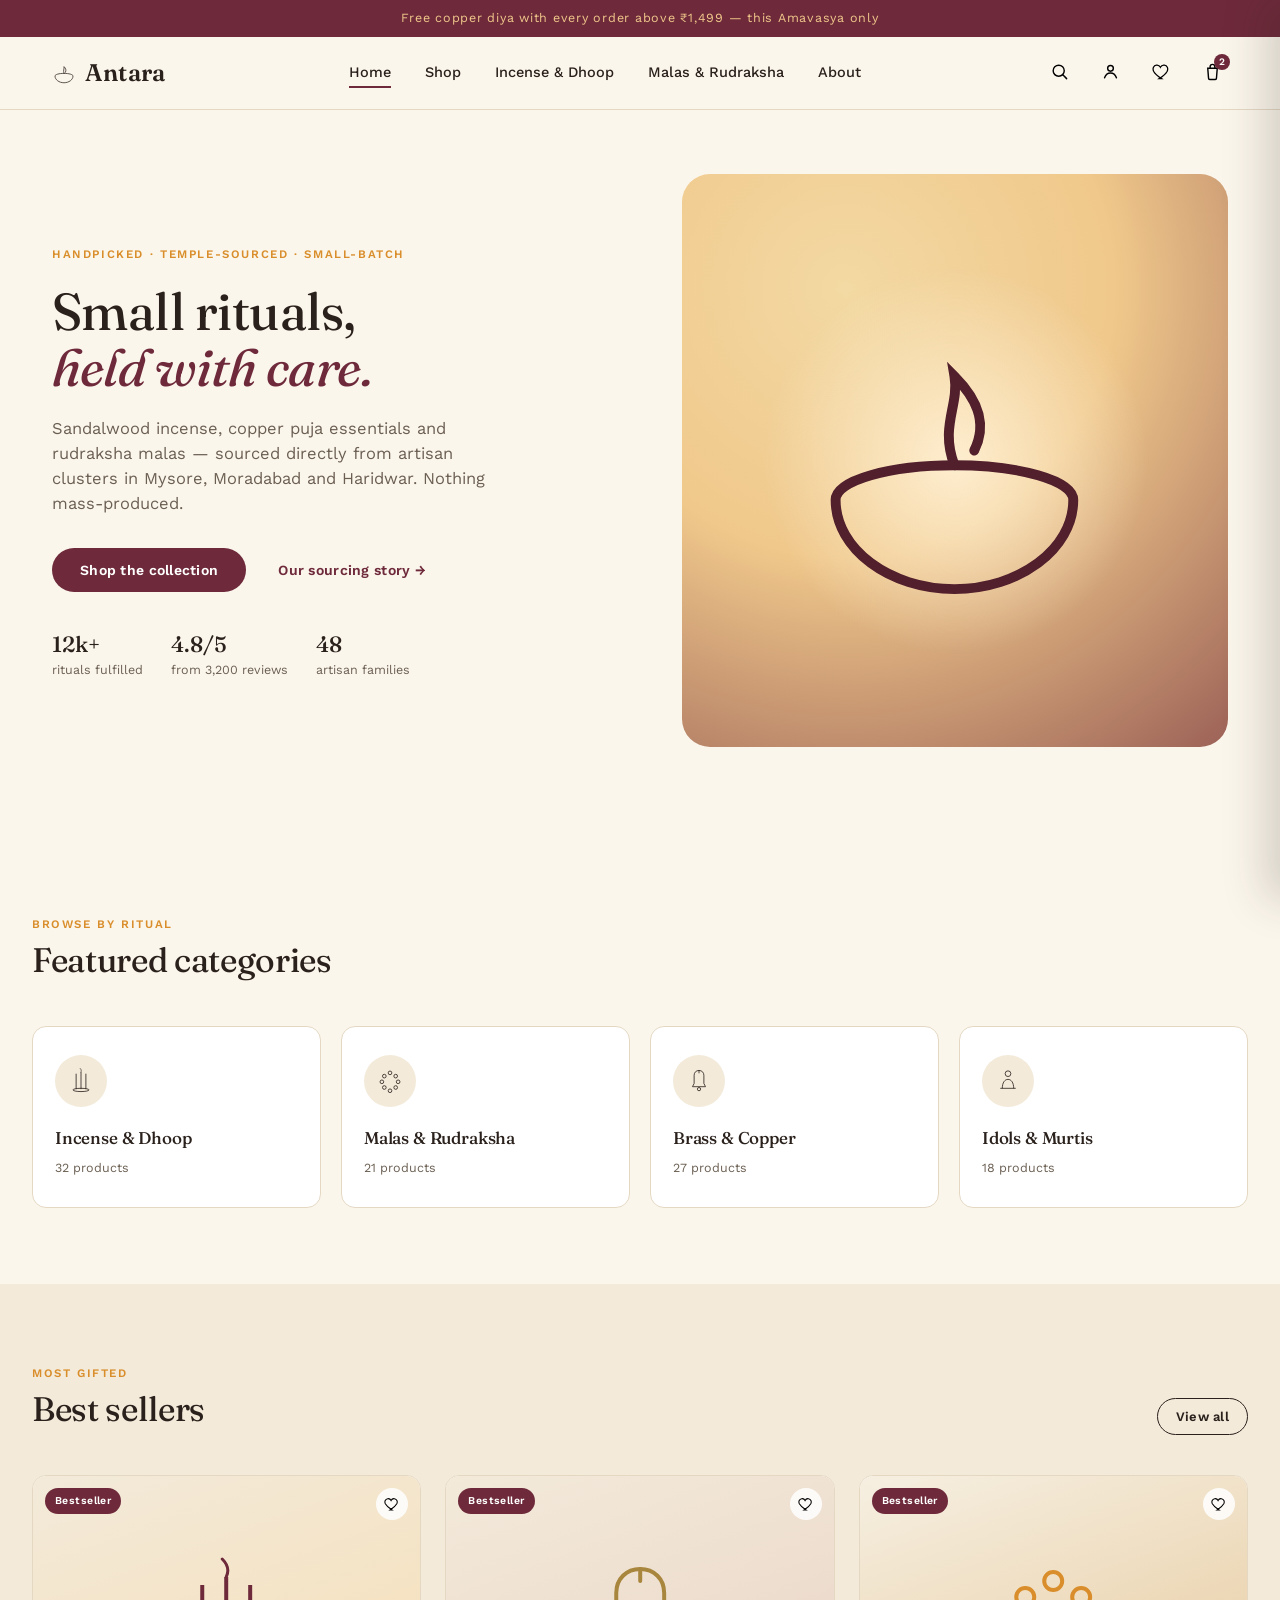
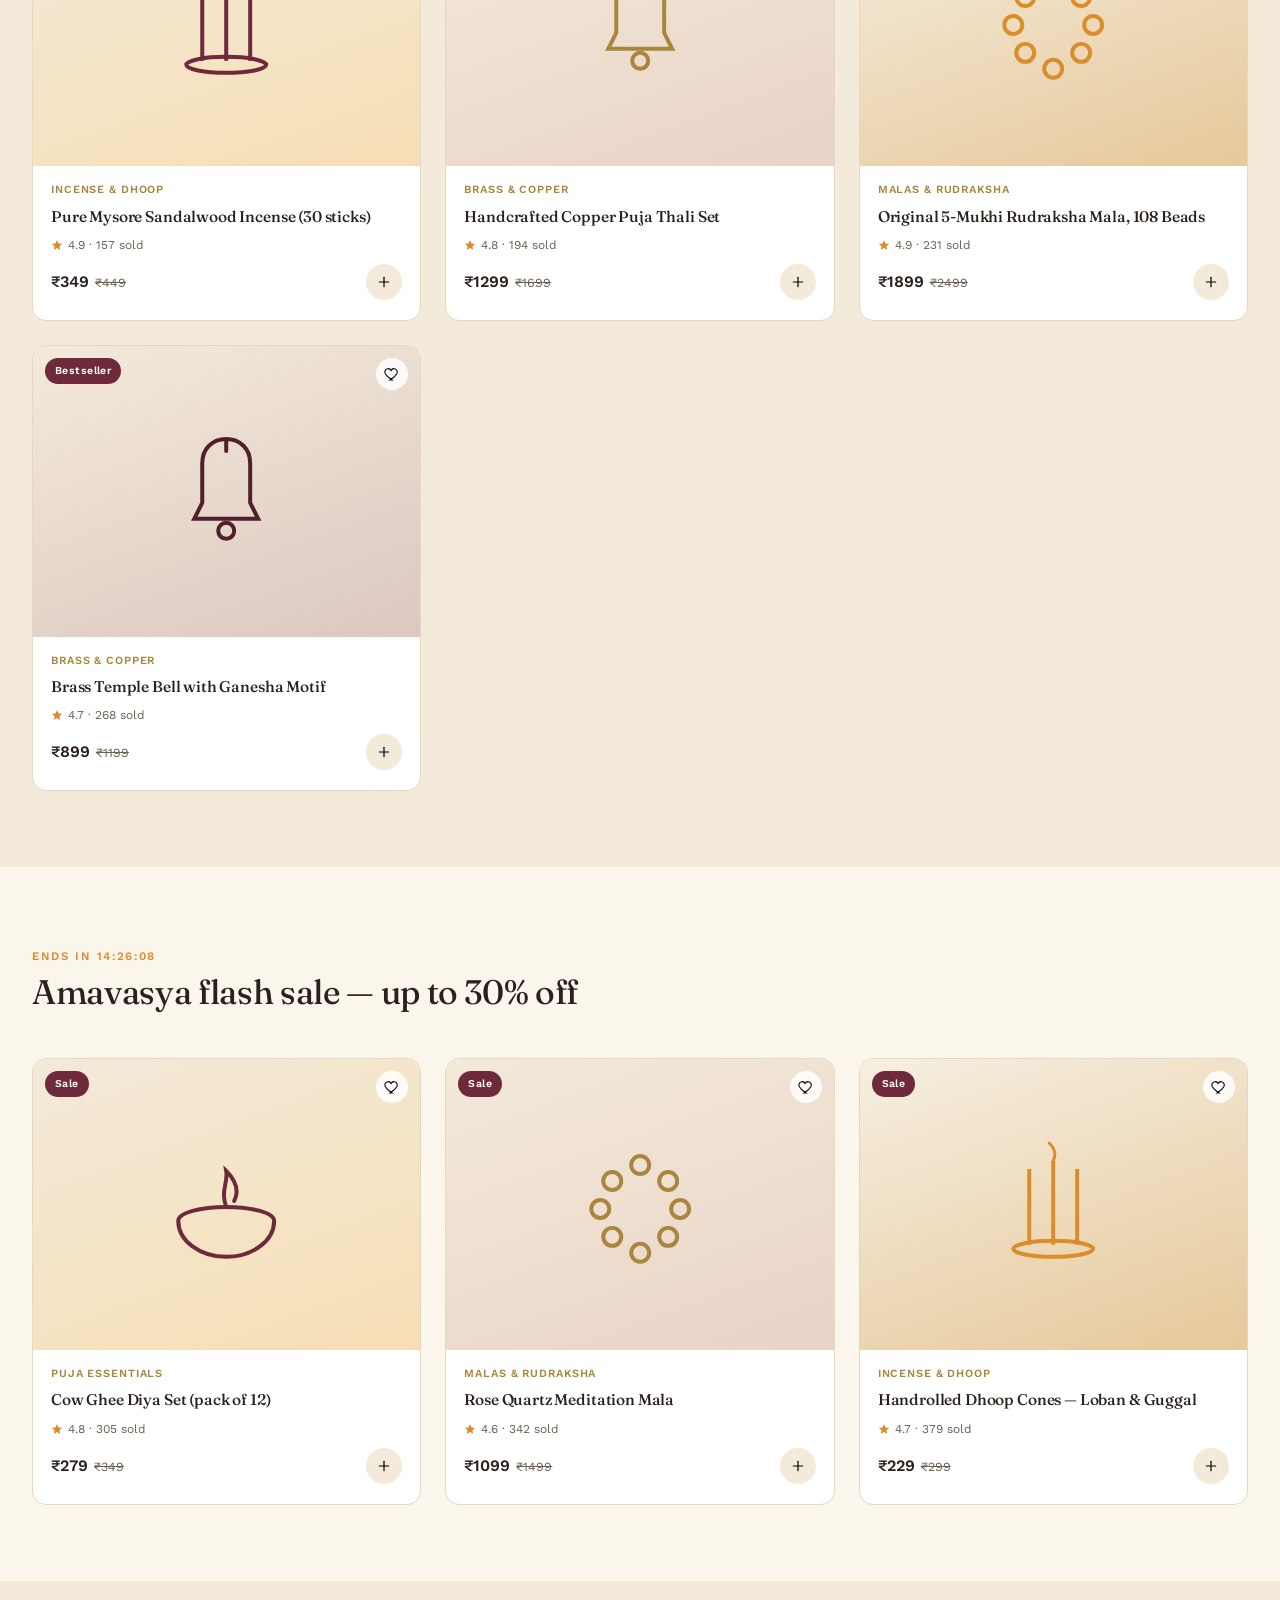
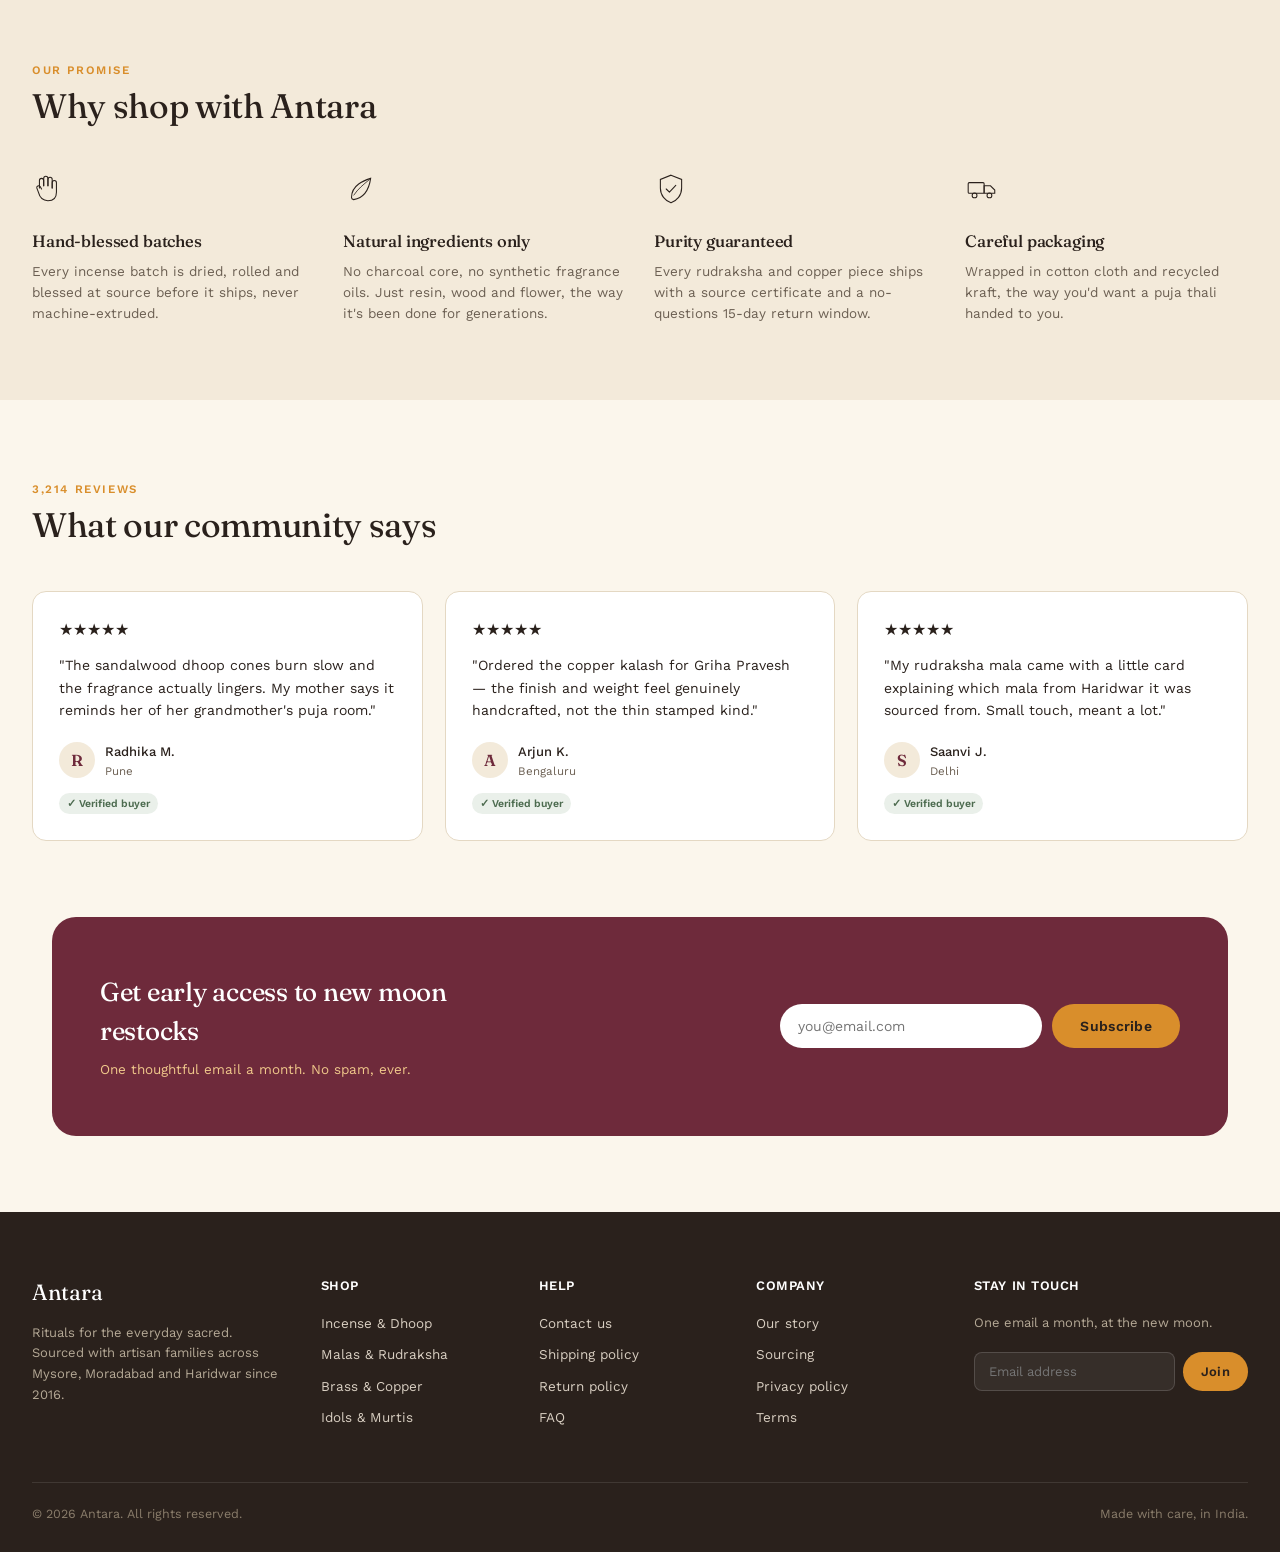
==== antara-ecommerce (1).html @ 23c89b6a "first commit" ====
<!DOCTYPE html>
<html lang="en">
<head>
<meta charset="UTF-8">
<meta name="viewport" content="width=device-width, initial-scale=1.0">
<title>Antara — Rituals for the Everyday Sacred</title>
<link rel="preconnect" href="https://fonts.googleapis.com">
<link href="https://fonts.googleapis.com/css2?family=Fraunces:ital,opsz,wght@0,9..144,300;0,9..144,450;0,9..144,600;1,9..144,450&family=Work+Sans:wght@300;400;500;600;700&display=swap" rel="stylesheet">
<style>
:root{
  --bg:#FBF6EC;
  --surface:#FFFFFF;
  --surface-alt:#F3EADA;
  --maroon:#6E2A3B;
  --maroon-dark:#521F2C;
  --marigold:#D98E2B;
  --marigold-soft:#F0C88B;
  --brass:#A9863E;
  --ink:#2A211C;
  --ink-soft:#6B5F52;
  --border:#E4D8C3;
  --success:#4C6B4F;
  --error:#A3392F;
  --radius:14px;
  --radius-sm:8px;
  --shadow-soft:0 8px 24px rgba(42,33,28,0.08);
  --shadow-lift:0 16px 40px rgba(42,33,28,0.14);
}
*{box-sizing:border-box; margin:0; padding:0;}
body{
  background:var(--bg);
  color:var(--ink);
  font-family:'Work Sans', sans-serif;
  font-weight:400;
  line-height:1.5;
  -webkit-font-smoothing:antialiased;
}
h1,h2,h3,h4{
  font-family:'Fraunces', serif;
  font-weight:450;
  letter-spacing:-0.01em;
  color:var(--ink);
}
img{max-width:100%; display:block;}
a{color:inherit; text-decoration:none;}
button{font-family:inherit; cursor:pointer; border:none; background:none;}
.eyebrow{
  font-size:11.5px;
  letter-spacing:0.14em;
  text-transform:uppercase;
  color:var(--marigold);
  font-weight:600;
}
.thread-divider{
  width:56px; height:2px;
  background:repeating-linear-gradient(90deg, var(--maroon) 0 6px, var(--marigold) 6px 12px);
  border-radius:2px;
  margin:14px 0 0;
}
.container{max-width:1240px; margin:0 auto; padding:0 32px;}
:focus-visible{outline:2px solid var(--maroon); outline-offset:3px;}
@media (prefers-reduced-motion: reduce){ *{animation-duration:0.01ms !important; transition-duration:0.01ms !important;} }

/* ---------- Announcement bar ---------- */
.announce{
  background:var(--maroon);
  color:var(--marigold-soft);
  text-align:center;
  font-size:12.5px;
  letter-spacing:0.06em;
  padding:9px 16px;
}

/* ---------- Nav ---------- */
header.nav{
  position:sticky; top:0; z-index:50;
  background:rgba(251,246,236,0.92);
  backdrop-filter:blur(10px);
  border-bottom:1px solid var(--border);
}
.nav-row{
  display:flex; align-items:center; justify-content:space-between;
  padding:18px 32px; max-width:1240px; margin:0 auto;
}
.logo{
  font-family:'Fraunces', serif; font-size:24px; font-weight:600;
  letter-spacing:0.01em; display:flex; align-items:center; gap:9px;
}
.logo svg{flex-shrink:0;}
.nav-links{display:flex; gap:34px; font-size:14.5px; font-weight:500;}
.nav-links a{position:relative; padding:4px 0; color:var(--ink);}
.nav-links a::after{
  content:''; position:absolute; left:0; bottom:0; width:0; height:1.5px;
  background:var(--maroon); transition:width 0.25s ease;
}
.nav-links a:hover::after, .nav-links a.active::after{width:100%;}
.nav-icons{display:flex; align-items:center; gap:20px;}
.icon-btn{position:relative; padding:6px; border-radius:8px; transition:background 0.2s;}
.icon-btn:hover{background:var(--surface-alt);}
.cart-count{
  position:absolute; top:-2px; right:-2px; background:var(--maroon); color:#fff;
  font-size:10px; font-weight:600; width:16px; height:16px; border-radius:50%;
  display:flex; align-items:center; justify-content:center;
}
.mobile-toggle{display:none;}

/* ---------- Mobile drawer ---------- */
.mobile-scrim{
  display:none; position:fixed; inset:0; background:rgba(42,33,28,0.45);
  z-index:98; opacity:0; pointer-events:none; transition:opacity 0.25s ease;
}
.mobile-scrim.show{opacity:1; pointer-events:auto;}
.mobile-drawer{
  position:fixed; top:0; right:0; height:100%; width:82%; max-width:320px;
  background:var(--surface); z-index:99; padding:22px 24px;
  transform:translateX(100%); transition:transform 0.3s ease;
  box-shadow:-16px 0 40px rgba(42,33,28,0.18);
  display:flex; flex-direction:column;
}
.mobile-drawer.show{transform:translateX(0);}
.mobile-drawer-head{display:flex; align-items:center; justify-content:space-between; margin-bottom:30px;}
.mobile-drawer-links{display:flex; flex-direction:column; gap:4px; margin-bottom:28px;}
.mobile-drawer-links a{
  font-family:'Fraunces', serif; font-size:20px; font-weight:450; padding:12px 0;
  border-bottom:1px solid var(--border); color:var(--ink);
}
.mobile-drawer-icons{display:flex; flex-direction:column; gap:4px; margin-top:auto;}
.mobile-drawer-icons button{
  display:flex; align-items:center; gap:12px; padding:11px 4px; font-size:14px; color:var(--ink-soft); width:100%; justify-content:flex-start;
}
.mobile-drawer-icons button:hover{color:var(--maroon);}

/* ---------- Buttons ---------- */
.btn{
  display:inline-flex; align-items:center; justify-content:center; gap:8px;
  padding:14px 28px; border-radius:100px; font-size:14px; font-weight:600;
  letter-spacing:0.02em; transition:all 0.22s ease; white-space:nowrap;
}
.btn-primary{background:var(--maroon); color:#fff;}
.btn-primary:hover{background:var(--maroon-dark); transform:translateY(-1px); box-shadow:var(--shadow-soft);}
.btn-secondary{background:var(--marigold); color:var(--ink);}
.btn-secondary:hover{background:#c67f22; transform:translateY(-1px);}
.btn-outline{background:transparent; border:1.5px solid var(--ink); color:var(--ink);}
.btn-outline:hover{background:var(--ink); color:#fff;}
.btn-ghost{background:transparent; color:var(--maroon); padding:14px 18px;}
.btn-ghost:hover{background:var(--surface-alt);}
.btn-sm{padding:10px 18px; font-size:13px;}
.btn-block{width:100%;}
.btn:disabled{opacity:0.45; cursor:not-allowed; transform:none !important;}

/* ---------- Hero ---------- */
.hero{
  display:grid; grid-template-columns:1.05fr 1fr; align-items:center;
  gap:56px; padding:64px 32px 88px; max-width:1240px; margin:0 auto;
}
.hero-copy h1{font-size:52px; line-height:1.08; margin:18px 0 22px; font-weight:450;}
.hero-copy h1 em{font-style:italic; color:var(--maroon); font-weight:450;}
.hero-copy p{font-size:16.5px; color:var(--ink-soft); max-width:440px; margin-bottom:32px;}
.hero-cta{display:flex; gap:14px; align-items:center;}
.hero-visual{
  position:relative; aspect-ratio:1/1.05; border-radius:28px;
  background:radial-gradient(circle at 30% 20%, #F3D9A3, var(--marigold-soft) 45%, var(--maroon) 130%);
  display:flex; align-items:center; justify-content:center; overflow:hidden;
}
.hero-visual .glow{
  position:absolute; width:70%; height:70%; border-radius:50%;
  background:radial-gradient(circle, rgba(255,241,214,0.9), rgba(255,241,214,0) 70%);
  filter:blur(2px);
}
.hero-visual svg{position:relative; width:58%; height:58%;}
.hero-trust{display:flex; gap:28px; margin-top:36px; flex-wrap:wrap;}
.hero-trust div{font-size:12.5px; color:var(--ink-soft);}
.hero-trust strong{display:block; font-family:'Fraunces', serif; font-size:22px; color:var(--ink); font-weight:500;}

/* ---------- Section heading ---------- */
.section{padding:76px 32px;}
.section-head{display:flex; align-items:flex-end; justify-content:space-between; margin-bottom:40px; flex-wrap:wrap; gap:16px;}
.section-head h2{font-size:34px; font-weight:450;}
.section-head p{color:var(--ink-soft); font-size:14.5px; margin-top:6px; max-width:440px;}
.alt-bg{background:var(--surface-alt);}

/* ---------- Category grid ---------- */
.cat-grid{display:grid; grid-template-columns:repeat(4,1fr); gap:20px;}
.cat-card{
  background:var(--surface); border-radius:var(--radius); padding:28px 22px;
  border:1px solid var(--border); transition:all 0.25s ease; cursor:pointer;
}
.cat-card:hover{transform:translateY(-4px); box-shadow:var(--shadow-lift); border-color:var(--marigold);}
.cat-icon{
  width:52px; height:52px; border-radius:50%; background:var(--surface-alt);
  display:flex; align-items:center; justify-content:center; margin-bottom:18px;
}
.cat-icon svg{width:26px; height:26px; stroke:var(--maroon);}
.cat-card h4{font-size:17px; font-weight:500; margin-bottom:4px;}
.cat-card span{font-size:12.5px; color:var(--ink-soft);}

/* ---------- Product grid & card ---------- */
.prod-grid{
  display:grid;
  grid-template-columns:repeat(3, minmax(0, 1fr));
  gap:24px;
  align-items:stretch;
}
.prod-card{
  background:var(--surface); border-radius:var(--radius); overflow:hidden;
  border:1px solid var(--border); transition:all 0.25s ease; cursor:pointer;
  display:flex; flex-direction:column;
  height:100%;
  min-height:420px;
}
.prod-card:hover{box-shadow:var(--shadow-lift); transform:translateY(-3px); border-color:var(--marigold-soft);}
.prod-img{
  aspect-ratio:4/3; position:relative; display:flex; align-items:center; justify-content:center;
  overflow:hidden; background:var(--surface-alt);
}
.prod-img svg{width:44%; height:44%; transition:transform 0.35s ease;}
.prod-card:hover .prod-img svg{transform:scale(1.08) rotate(-2deg);}
.prod-badge{
  position:absolute; top:12px; left:12px; background:var(--maroon); color:#fff;
  font-size:10.5px; font-weight:600; letter-spacing:0.04em; padding:5px 10px; border-radius:100px;
}
.wish-btn{
  position:absolute; top:12px; right:12px; width:32px; height:32px; border-radius:50%;
  background:rgba(255,255,255,0.85); display:flex; align-items:center; justify-content:center;
  transition:all 0.2s;
}
.wish-btn:hover{background:#fff; transform:scale(1.08);}
.wish-btn svg{width:16px; height:16px; stroke:var(--maroon);}
.wish-btn.active svg{fill:var(--maroon);}
.prod-info{padding:16px 18px 20px; display:flex; flex-direction:column; flex:1; justify-content:space-between;}
.prod-cat{font-size:11px; text-transform:uppercase; letter-spacing:0.08em; color:var(--brass); font-weight:600;}
.prod-info h4{font-size:15.5px; font-weight:500; margin:6px 0 8px;}
.prod-rating{display:flex; align-items:center; gap:5px; font-size:12px; color:var(--ink-soft); margin-bottom:10px;}
.prod-rating svg{width:12px; height:12px; fill:var(--marigold); stroke:none;}
.prod-price-row{display:flex; align-items:center; justify-content:space-between;}
.prod-price{font-size:16px; font-weight:600;}
.prod-price .strike{font-size:12.5px; color:var(--ink-soft); text-decoration:line-through; font-weight:400; margin-left:6px;}
.add-icon-btn{
  width:36px; height:36px; border-radius:50%; background:var(--surface-alt);
  display:flex; align-items:center; justify-content:center; transition:all 0.2s;
}
.add-icon-btn:hover{background:var(--maroon);}
.add-icon-btn:hover svg{stroke:#fff;}
.add-icon-btn svg{width:16px; height:16px; stroke:var(--ink);}

@media (max-width: 980px){
  .prod-grid{grid-template-columns:repeat(2, minmax(0, 1fr));}
}

@media (max-width: 640px){
  .prod-grid{grid-template-columns:1fr;}
  .prod-card{min-height:auto;}
}

/* ---------- Why choose / trust ---------- */
.trust-grid{display:grid; grid-template-columns:repeat(4,1fr); gap:28px;}
.trust-item{text-align:left;}
.trust-item svg{width:34px; height:34px; stroke:var(--maroon); margin-bottom:16px;}
.trust-item h4{font-size:16.5px; font-weight:500; margin-bottom:8px;}
.trust-item p{font-size:13.5px; color:var(--ink-soft); line-height:1.55;}

/* ---------- Reviews ---------- */
.review-grid{display:grid; grid-template-columns:repeat(3,1fr); gap:22px;}
.review-card{
  background:var(--surface); border:1px solid var(--border); border-radius:var(--radius);
  padding:26px; display:flex; flex-direction:column; gap:12px;
}
.review-stars{display:flex; gap:3px;}
.review-stars svg{width:13px; height:13px; fill:var(--marigold);}
.review-card p{font-size:14px; color:var(--ink); line-height:1.6;}
.review-who{display:flex; align-items:center; gap:10px; margin-top:6px;}
.review-avatar{
  width:36px; height:36px; border-radius:50%; background:var(--surface-alt);
  display:flex; align-items:center; justify-content:center; font-family:'Fraunces',serif; font-weight:600; color:var(--maroon);
}
.review-who span{font-size:13px; font-weight:500;}
.review-who small{display:block; font-size:11.5px; color:var(--ink-soft); font-weight:400;}
.verified-badge{
  display:inline-flex; align-items:center; gap:4px; font-size:10.5px; color:var(--success);
  font-weight:600; background:#EAF0EA; padding:3px 8px; border-radius:100px; width:fit-content;
}

/* ---------- Newsletter ---------- */
.newsletter{
  background:var(--maroon); border-radius:24px; padding:56px 48px; margin:0 32px 76px;
  display:flex; align-items:center; justify-content:space-between; gap:32px; flex-wrap:wrap;
  max-width:1176px; margin-left:auto; margin-right:auto;
}
.newsletter h3{color:#fff; font-size:26px; font-weight:450; max-width:380px;}
.newsletter p{color:var(--marigold-soft); font-size:13.5px; margin-top:8px;}
.newsletter-form{display:flex; gap:10px; flex:1; max-width:400px; min-width:280px;}
.newsletter-form input{
  flex:1; padding:14px 18px; border-radius:100px; border:none; font-size:14px; font-family:inherit;
}
.newsletter-form input:focus{outline:2px solid var(--marigold);}

/* ---------- Footer ---------- */
footer{background:var(--ink); color:#D9CFC2; padding:64px 32px 28px;}
.footer-grid{
  max-width:1240px; margin:0 auto; display:grid; grid-template-columns:1.4fr 1fr 1fr 1fr 1.2fr; gap:40px;
  padding-bottom:44px; border-bottom:1px solid rgba(255,255,255,0.1);
}
.footer-grid h5{color:#fff; font-size:13px; letter-spacing:0.04em; text-transform:uppercase; margin-bottom:18px; font-family:'Work Sans'; font-weight:600;}
.footer-grid ul{list-style:none;}
.footer-grid li{margin-bottom:11px; font-size:13.5px;}
.footer-grid a:hover{color:#fff;}
.footer-logo{font-family:'Fraunces', serif; color:#fff; font-size:22px; margin-bottom:14px;}
.footer-grid p{font-size:13px; line-height:1.6; color:#B5A996; max-width:260px;}
.footer-bottom{
  max-width:1240px; margin:0 auto; padding-top:22px; display:flex; justify-content:space-between;
  font-size:12.5px; color:#8A7D6B; flex-wrap:wrap; gap:10px;
}

/* ---------- Breadcrumb / filters (Shop page) ---------- */
.breadcrumb{font-size:13px; color:var(--ink-soft); padding:22px 32px 0; max-width:1240px; margin:0 auto;}
.breadcrumb a:hover{color:var(--maroon);}
.shop-head{padding:18px 32px 32px; max-width:1240px; margin:0 auto;}
.shop-head h1{font-size:32px; margin-bottom:6px;}
.shop-layout{display:grid; grid-template-columns:240px 1fr; gap:36px; max-width:1240px; margin:0 auto; padding:0 32px 90px;}
.filter-block{margin-bottom:30px;}
.filter-block h5{font-size:12.5px; letter-spacing:0.06em; text-transform:uppercase; color:var(--ink); margin-bottom:14px; font-weight:600;}
.filter-row{display:flex; align-items:center; gap:9px; font-size:13.5px; color:var(--ink-soft); margin-bottom:11px; cursor:pointer;}
.filter-row input{accent-color:var(--maroon); width:15px; height:15px;}
.filter-row:hover{color:var(--ink);}
.price-range{display:flex; align-items:center; gap:10px; font-size:12.5px; color:var(--ink-soft);}
.price-range input[type=range]{flex:1; accent-color:var(--maroon);}
.shop-toolbar{display:flex; align-items:center; justify-content:space-between; margin-bottom:26px; flex-wrap:wrap; gap:14px;}
.shop-toolbar select, .shop-toolbar .search-input{
  padding:10px 16px; border-radius:100px; border:1px solid var(--border); background:var(--surface);
  font-size:13.5px; font-family:inherit;
}
.pagination{display:flex; justify-content:center; gap:8px; margin-top:48px;}
.page-btn{
  width:38px; height:38px; border-radius:50%; display:flex; align-items:center; justify-content:center;
  font-size:13.5px; border:1px solid var(--border); transition:all 0.2s;
}
.page-btn.active{background:var(--maroon); color:#fff; border-color:var(--maroon);}
.page-btn:hover:not(.active){border-color:var(--maroon);}

/* ---------- Product detail ---------- */
.pd-layout{display:grid; grid-template-columns:1fr 1fr; gap:56px; max-width:1240px; margin:0 auto; padding:28px 32px 90px;}
.pd-gallery-main{
  aspect-ratio:1/1; border-radius:20px; background:var(--surface-alt); display:flex; align-items:center; justify-content:center;
  margin-bottom:16px; overflow:hidden; position:relative;
}
.pd-gallery-main svg{width:48%; height:48%;}
.pd-zoom-tag{
  position:absolute; bottom:14px; right:14px; background:rgba(255,255,255,0.9); font-size:11.5px;
  padding:6px 12px; border-radius:100px; display:flex; align-items:center; gap:5px; color:var(--ink-soft);
}
.pd-thumbs{display:flex; gap:12px;}
.pd-thumb{
  width:76px; height:76px; border-radius:10px; background:var(--surface-alt); border:2px solid transparent;
  display:flex; align-items:center; justify-content:center; cursor:pointer;
}
.pd-thumb.active{border-color:var(--maroon);}
.pd-thumb svg{width:60%; height:60%;}
.pd-info .prod-cat{font-size:11.5px;}
.pd-info h1{font-size:30px; margin:8px 0 12px;}
.pd-rating-row{display:flex; align-items:center; gap:10px; font-size:13px; color:var(--ink-soft); margin-bottom:18px;}
.pd-rating-row .stars{display:flex; gap:2px;}
.pd-rating-row svg{width:14px; height:14px; fill:var(--marigold);}
.pd-price-block{display:flex; align-items:baseline; gap:12px; margin-bottom:6px;}
.pd-price-block .price{font-size:28px; font-weight:600;}
.pd-price-block .strike{font-size:15px; color:var(--ink-soft); text-decoration:line-through;}
.pd-price-block .off{color:var(--success); font-size:13px; font-weight:600;}
.pd-tax{font-size:12px; color:var(--ink-soft); margin-bottom:24px;}
.pd-desc{font-size:14.5px; color:var(--ink-soft); line-height:1.7; margin-bottom:26px; max-width:460px;}
.variant-block{margin-bottom:24px;}
.variant-block h5{font-size:12.5px; text-transform:uppercase; letter-spacing:0.06em; margin-bottom:12px; font-weight:600;}
.variant-options{display:flex; gap:10px; flex-wrap:wrap;}
.variant-pill{
  padding:9px 18px; border-radius:100px; border:1.5px solid var(--border); font-size:13.5px; transition:all 0.2s;
}
.variant-pill.selected{border-color:var(--maroon); background:var(--maroon); color:#fff;}
.variant-pill:hover:not(.selected){border-color:var(--maroon);}
.qty-row{display:flex; align-items:center; gap:18px; margin-bottom:26px;}
.qty-selector{
  display:flex; align-items:center; border:1.5px solid var(--border); border-radius:100px; overflow:hidden;
}
.qty-selector button{width:38px; height:38px; font-size:16px; transition:background 0.2s;}
.qty-selector button:hover{background:var(--surface-alt);}
.qty-selector span{width:34px; text-align:center; font-size:14.5px; font-weight:500;}
.pd-cta-row{display:flex; gap:12px; margin-bottom:22px;}
.pd-cta-row .btn{flex:1;}
.pd-trust-strip{display:flex; gap:22px; padding-top:20px; border-top:1px solid var(--border); flex-wrap:wrap;}
.pd-trust-strip div{display:flex; align-items:center; gap:8px; font-size:12.5px; color:var(--ink-soft);}
.pd-trust-strip svg{width:18px; height:18px; stroke:var(--maroon); flex-shrink:0;}

.pd-tabs{display:flex; gap:8px; border-bottom:1px solid var(--border); margin:64px 32px 0; max-width:1176px; padding:0 32px 0;}
.pd-tab{padding:14px 22px; font-size:14px; font-weight:500; color:var(--ink-soft); border-bottom:2px solid transparent; margin-bottom:-1px;}
.pd-tab.active{color:var(--maroon); border-color:var(--maroon);}
.pd-tab-panel{max-width:1240px; margin:0 auto; padding:36px 32px 90px; font-size:14.5px; color:var(--ink-soft); line-height:1.75;}
.spec-table{width:100%; max-width:560px; border-collapse:collapse;}
.spec-table tr{border-bottom:1px solid var(--border);}
.spec-table td{padding:12px 0; font-size:13.5px;}
.spec-table td:first-child{color:var(--ink-soft); width:180px;}
.spec-table td:last-child{color:var(--ink); font-weight:500;}
.faq-item{border-bottom:1px solid var(--border); padding:18px 0;}
.faq-item summary{font-size:14.5px; font-weight:500; color:var(--ink); cursor:pointer; list-style:none; display:flex; justify-content:space-between; align-items:center;}
.faq-item summary::-webkit-details-marker{display:none;}
.faq-item p{margin-top:10px; color:var(--ink-soft); font-size:13.5px;}

.rating-summary{display:flex; gap:56px; padding:36px 0 44px; flex-wrap:wrap;}
.rating-big{text-align:center;}
.rating-big .num{font-family:'Fraunces',serif; font-size:52px; font-weight:500; color:var(--ink);}
.rating-big .stars{display:flex; gap:3px; justify-content:center; margin:6px 0;}
.rating-big .stars svg{width:15px; height:15px; fill:var(--marigold);}
.rating-big span{font-size:12.5px; color:var(--ink-soft);}
.rating-bars{flex:1; min-width:260px; display:flex; flex-direction:column; gap:8px; justify-content:center;}
.rating-bar-row{display:flex; align-items:center; gap:10px; font-size:12.5px; color:var(--ink-soft);}
.rating-bar-track{flex:1; height:6px; background:var(--surface-alt); border-radius:100px; overflow:hidden;}
.rating-bar-fill{height:100%; background:var(--marigold); border-radius:100px;}

/* ---------- Cart page ---------- */
.cart-layout{display:grid; grid-template-columns:1.6fr 1fr; gap:40px; max-width:1100px; margin:0 auto; padding:36px 32px 100px;}
.cart-item{display:grid; grid-template-columns:88px 1fr auto; gap:16px; padding:20px 0; border-bottom:1px solid var(--border); align-items:center;}
.cart-item-img{width:88px; height:88px; border-radius:12px; background:var(--surface-alt); display:flex; align-items:center; justify-content:center;}
.cart-item-img svg{width:52%; height:52%;}
.cart-item-info h4{font-size:15px; font-weight:500; margin-bottom:4px;}
.cart-item-info span{font-size:12.5px; color:var(--ink-soft);}
.cart-item-right{text-align:right; display:flex; flex-direction:column; align-items:flex-end; gap:10px;}
.remove-link{font-size:12px; color:var(--error); font-weight:500;}
.summary-card{background:var(--surface); border:1px solid var(--border); border-radius:var(--radius); padding:26px; height:fit-content; position:sticky; top:100px;}
.summary-card h4{font-size:16.5px; margin-bottom:18px;}
.summary-row{display:flex; justify-content:space-between; font-size:13.5px; color:var(--ink-soft); margin-bottom:12px;}
.summary-row.total{color:var(--ink); font-weight:600; font-size:16px; padding-top:14px; border-top:1px solid var(--border); margin-top:6px;}
.promo-row{display:flex; gap:8px; margin:18px 0;}
.promo-row input{flex:1; padding:11px 14px; border-radius:8px; border:1px solid var(--border); font-size:13px; font-family:inherit;}

/* ---------- Empty state ---------- */
.empty-state{text-align:center; padding:100px 32px; max-width:420px; margin:0 auto;}
.empty-state svg{width:64px; height:64px; stroke:var(--brass); margin-bottom:22px;}
.empty-state h3{font-size:20px; margin-bottom:8px;}
.empty-state p{color:var(--ink-soft); font-size:14px; margin-bottom:26px;}

/* ---------- Toast ---------- */
.toast{
  position:fixed; bottom:28px; left:50%; transform:translateX(-50%) translateY(20px);
  background:var(--ink); color:#fff; padding:14px 24px; border-radius:100px; font-size:13.5px;
  display:flex; align-items:center; gap:10px; opacity:0; pointer-events:none; transition:all 0.3s ease; z-index:200;
}
.toast.show{opacity:1; transform:translateX(-50%) translateY(0);}
.toast svg{width:16px; height:16px; stroke:var(--marigold-soft);}

/* ---------- Page visibility ---------- */
.page{display:none;}
.page.active{display:block;}

/* ---------- Responsive: tablet (≤1024px) ---------- */
@media (max-width:1024px){
  .cat-grid, .prod-grid{grid-template-columns:repeat(3,1fr);}
  .trust-grid{grid-template-columns:repeat(2,1fr); gap:32px 24px;}
  .review-grid{grid-template-columns:repeat(2,1fr);}
  .hero{grid-template-columns:1fr; padding-top:36px; gap:40px;}
  .hero-copy{text-align:center; display:flex; flex-direction:column; align-items:center;}
  .hero-cta{flex-wrap:wrap; justify-content:center;}
  .hero-trust{justify-content:center;}
  .hero-visual{order:-1; max-width:380px; margin:0 auto; width:100%;}
  .footer-grid{grid-template-columns:repeat(2,1fr); row-gap:36px;}
  .shop-layout{grid-template-columns:200px 1fr; gap:24px;}
  .pd-layout{grid-template-columns:1fr; gap:36px;}
  .pd-thumbs{justify-content:center;}
  .cart-layout{grid-template-columns:1fr;}
  .summary-card{position:static;}
}

/* ---------- Responsive: mobile (≤768px) ---------- */
@media (max-width:768px){
  .container, .section, .hero, .footer-grid, .shop-head, .shop-layout,
  .pd-layout, .cart-layout, .nav-row, .breadcrumb, .pd-tabs{padding-left:20px; padding-right:20px;}
  .section{padding:52px 20px;}

  .nav-links, .hide-on-mobile{display:none;}
  .mobile-toggle{display:flex;}
  .mobile-scrim{display:block;}
  .nav-row{padding:14px 20px;}
  .logo{font-size:20px;}
  .announce{font-size:11.5px; padding:8px 14px;}

  .cat-grid, .prod-grid{grid-template-columns:repeat(2,1fr); gap:12px;}
  .prod-info{padding:12px 14px 16px;}
  .prod-info h4{font-size:14px;}
  .prod-price{font-size:14.5px;}

  .hero{padding:32px 20px 56px;}
  .hero-copy h1{font-size:34px;}
  .hero-copy p{font-size:15px; margin-left:auto; margin-right:auto;}
  .hero-trust{gap:20px 26px;}

  .section-head{flex-direction:column; align-items:flex-start;}
  .section-head h2{font-size:24px;}

  .trust-grid{grid-template-columns:1fr; gap:28px;}
  .review-grid{grid-template-columns:1fr;}

  .newsletter{flex-direction:column; align-items:flex-start; margin:0 16px 56px; padding:32px 24px;}
  .newsletter-form{max-width:100%; width:100%;}

  .footer-grid{grid-template-columns:1fr; gap:32px; padding-bottom:32px;}
  footer{padding:48px 20px 24px;}
  .footer-bottom{flex-direction:column; text-align:center;}

  /* Shop page: sidebar becomes a collapsible block above the grid */
  .shop-layout{grid-template-columns:1fr; gap:0;}
  .filter-sidebar{
    display:block; margin-bottom:26px; border:1px solid var(--border); border-radius:var(--radius);
    padding:18px 18px 6px;
  }
  .shop-toolbar{flex-direction:column; align-items:stretch;}
  .shop-toolbar .search-input{min-width:0; width:100%;}
  .shop-toolbar select{width:100%;}
  .shop-head h1{font-size:26px;}

  /* Product detail */
  .pd-gallery-main{aspect-ratio:1/0.9;}
  .pd-thumb{width:60px; height:60px;}
  .pd-info h1{font-size:24px;}
  .pd-price-block .price{font-size:24px;}
  .pd-cta-row{flex-direction:column;}
  .pd-trust-strip{flex-direction:column; gap:12px;}
  .pd-tabs{overflow-x:auto; -webkit-overflow-scrolling:touch; flex-wrap:nowrap;}
  .pd-tab{white-space:nowrap; padding:14px 16px;}
  .pd-tab-panel{padding:28px 20px 60px;}
  .spec-table td:first-child{width:130px;}
  .rating-summary{gap:28px; padding:24px 0 32px;}
  .rating-big .num{font-size:40px;}

  /* Cart */
  .cart-item{grid-template-columns:64px 1fr; row-gap:10px;}
  .cart-item-right{grid-column:1/-1; flex-direction:row; align-items:center; justify-content:space-between; text-align:left;}
  .cart-item-img{width:64px; height:64px;}
}

@media (max-width:420px){
  .cat-grid, .prod-grid{grid-template-columns:1fr 1fr; gap:10px;}
  .hero-copy h1{font-size:29px;}
  .hero-trust{gap:16px 22px;}
  .hero-trust strong{font-size:19px;}
  .btn{padding:13px 22px; font-size:13.5px;}
}
</style>
</head>
<body>

<!-- ================= ICON LIBRARY (inline, reused across cards) ================= -->
<svg width="0" height="0" style="position:absolute">
  <defs>
    <symbol id="ic-diya" viewBox="0 0 64 64"><path d="M8 40c0 10 11 18 24 18s24-8 24-18" fill="none" stroke="currentColor" stroke-width="2"/><path d="M8 40c0-4 11-7 24-7s24 3 24 7" fill="none" stroke="currentColor" stroke-width="2"/><path d="M32 33c-3-8 1-12 0-18 4 4 7 9 4 15" fill="none" stroke="currentColor" stroke-width="2" stroke-linecap="round"/></symbol>
    <symbol id="ic-bell" viewBox="0 0 64 64"><path d="M32 6v6" stroke="currentColor" stroke-width="2" stroke-linecap="round"/><path d="M20 18c0-7 5-12 12-12s12 5 12 12v20l4 8H16l4-8z" fill="none" stroke="currentColor" stroke-width="2"/><circle cx="32" cy="52" r="4" fill="none" stroke="currentColor" stroke-width="2"/></symbol>
    <symbol id="ic-mala" viewBox="0 0 64 64"><circle cx="32" cy="12" r="4.5" fill="none" stroke="currentColor" stroke-width="2"/><circle cx="46" cy="20" r="4.5" fill="none" stroke="currentColor" stroke-width="2"/><circle cx="52" cy="34" r="4.5" fill="none" stroke="currentColor" stroke-width="2"/><circle cx="46" cy="48" r="4.5" fill="none" stroke="currentColor" stroke-width="2"/><circle cx="32" cy="56" r="4.5" fill="none" stroke="currentColor" stroke-width="2"/><circle cx="18" cy="48" r="4.5" fill="none" stroke="currentColor" stroke-width="2"/><circle cx="12" cy="34" r="4.5" fill="none" stroke="currentColor" stroke-width="2"/><circle cx="18" cy="20" r="4.5" fill="none" stroke="currentColor" stroke-width="2"/></symbol>
    <symbol id="ic-incense" viewBox="0 0 64 64"><line x1="20" y1="14" x2="20" y2="52" stroke="currentColor" stroke-width="2"/><line x1="32" y1="10" x2="32" y2="52" stroke="currentColor" stroke-width="2"/><line x1="44" y1="14" x2="44" y2="52" stroke="currentColor" stroke-width="2"/><ellipse cx="32" cy="54" rx="20" ry="4" fill="none" stroke="currentColor" stroke-width="2"/><path d="M32 10c2-4 0-7 -2-9" stroke="currentColor" stroke-width="1.5" fill="none" stroke-linecap="round"/></symbol>
    <symbol id="ic-idol" viewBox="0 0 64 64"><circle cx="32" cy="14" r="7" fill="none" stroke="currentColor" stroke-width="2"/><path d="M18 50c0-14 6-22 14-22s14 8 14 22" fill="none" stroke="currentColor" stroke-width="2"/><path d="M14 50h36" stroke="currentColor" stroke-width="2" stroke-linecap="round"/></symbol>
    <symbol id="ic-kalash" viewBox="0 0 64 64"><path d="M22 22c0-6 4-10 10-10s10 4 10 10" fill="none" stroke="currentColor" stroke-width="2"/><path d="M18 24h28l-4 26a4 4 0 0 1-4 4H26a4 4 0 0 1-4-4z" fill="none" stroke="currentColor" stroke-width="2"/><line x1="14" y1="24" x2="50" y2="24" stroke="currentColor" stroke-width="2"/></symbol>
    <symbol id="ic-leaf" viewBox="0 0 64 64"><path d="M16 48C16 24 40 16 52 12c-2 14-8 36-32 40-4-1-4-4-4-4z" fill="none" stroke="currentColor" stroke-width="2"/><path d="M20 44C28 32 38 24 50 14" fill="none" stroke="currentColor" stroke-width="1.5"/></symbol>
    <symbol id="ic-shield" viewBox="0 0 64 64"><path d="M32 6l20 8v16c0 14-9 24-20 28-11-4-20-14-20-28V14z" fill="none" stroke="currentColor" stroke-width="2"/><path d="M23 32l6 6 12-13" fill="none" stroke="currentColor" stroke-width="2" stroke-linecap="round" stroke-linejoin="round"/></symbol>
    <symbol id="ic-hand" viewBox="0 0 64 64"><path d="M14 30V16a4 4 0 0 1 8 0v10" stroke="currentColor" stroke-width="2" fill="none" stroke-linecap="round"/><path d="M22 26V12a4 4 0 0 1 8 0v14" stroke="currentColor" stroke-width="2" fill="none" stroke-linecap="round"/><path d="M30 26V14a4 4 0 0 1 8 0v16" stroke="currentColor" stroke-width="2" fill="none" stroke-linecap="round"/><path d="M38 30V20a4 4 0 0 1 8 0v18c0 10-6 16-16 16s-16-8-18-16l-3-8a3.5 3.5 0 0 1 6-3l3 5" stroke="currentColor" stroke-width="2" fill="none" stroke-linecap="round" stroke-linejoin="round"/></symbol>
    <symbol id="ic-truck" viewBox="0 0 64 64"><rect x="6" y="20" width="30" height="20" rx="2" fill="none" stroke="currentColor" stroke-width="2"/><path d="M36 26h12l8 8v6H36z" fill="none" stroke="currentColor" stroke-width="2"/><circle cx="18" cy="44" r="4.5" fill="none" stroke="currentColor" stroke-width="2"/><circle cx="46" cy="44" r="4.5" fill="none" stroke="currentColor" stroke-width="2"/></symbol>
    <symbol id="ic-star" viewBox="0 0 24 24"><path d="M12 2l3 6.9 7.5.8-5.6 5 1.6 7.3L12 18l-6.5 4 1.6-7.3-5.6-5 7.5-.8z"/></symbol>
    <symbol id="ic-heart" viewBox="0 0 24 24"><path d="M12 21s-7.5-4.7-10-9.3C.4 8 2 4.5 5.6 4c2.1-.3 4.1.9 5 2.7C11.5 4.9 13.5 3.7 15.6 4c3.6.5 5.2 4 3.6 7.7-2.5 4.6-10 9.3-10 9.3z" fill="none" stroke="currentColor" stroke-width="1.6"/></symbol>
    <symbol id="ic-search" viewBox="0 0 24 24"><circle cx="11" cy="11" r="7" fill="none" stroke="currentColor" stroke-width="1.8"/><line x1="21" y1="21" x2="16.2" y2="16.2" stroke="currentColor" stroke-width="1.8" stroke-linecap="round"/></symbol>
    <symbol id="ic-user" viewBox="0 0 24 24"><circle cx="12" cy="8" r="3.6" fill="none" stroke="currentColor" stroke-width="1.8"/><path d="M4.5 20c1.4-4 4.2-6 7.5-6s6.1 2 7.5 6" fill="none" stroke="currentColor" stroke-width="1.8" stroke-linecap="round"/></symbol>
    <symbol id="ic-bag" viewBox="0 0 24 24"><path d="M6 8h12l-1 12.5a1.5 1.5 0 0 1-1.5 1.5h-7a1.5 1.5 0 0 1-1.5-1.5z" fill="none" stroke="currentColor" stroke-width="1.8"/><path d="M9 8V6a3 3 0 0 1 6 0v2" fill="none" stroke="currentColor" stroke-width="1.8"/></symbol>
    <symbol id="ic-plus" viewBox="0 0 24 24"><line x1="12" y1="5" x2="12" y2="19" stroke="currentColor" stroke-width="1.8" stroke-linecap="round"/><line x1="5" y1="12" x2="19" y2="12" stroke="currentColor" stroke-width="1.8" stroke-linecap="round"/></symbol>
    <symbol id="ic-empty-mala" viewBox="0 0 64 64"><circle cx="32" cy="32" r="24" fill="none" stroke="currentColor" stroke-width="1.6" stroke-dasharray="4 5"/><circle cx="32" cy="10" r="3" fill="none" stroke="currentColor" stroke-width="1.6"/></symbol>
  </defs>
</svg>

<!-- ================= ANNOUNCEMENT BAR ================= -->
<div class="announce">Free copper diya with every order above ₹1,499 — this Amavasya only</div>

<!-- ================= NAV ================= -->
<header class="nav">
  <div class="nav-row">
    <div class="logo"><svg width="24" height="24"><use href="#ic-diya"/></svg>Antara</div>
    <nav class="nav-links">
      <a href="#" class="active" onclick="showPage('home');return false;">Home</a>
      <a href="#" onclick="showPage('shop');return false;">Shop</a>
      <a href="#" onclick="showPage('shop');return false;">Incense &amp; Dhoop</a>
      <a href="#" onclick="showPage('shop');return false;">Malas &amp; Rudraksha</a>
      <a href="#" onclick="showPage('shop');return false;">About</a>
    </nav>
    <div class="nav-icons">
      <button class="icon-btn hide-on-mobile" aria-label="Search"><svg width="19" height="19"><use href="#ic-search"/></svg></button>
      <button class="icon-btn hide-on-mobile" aria-label="Account"><svg width="19" height="19"><use href="#ic-user"/></svg></button>
      <button class="icon-btn hide-on-mobile" aria-label="Wishlist"><svg width="19" height="19"><use href="#ic-heart"/></svg></button>
      <button class="icon-btn" aria-label="Cart" onclick="showPage('cart');return false;">
        <svg width="19" height="19"><use href="#ic-bag"/></svg>
        <span class="cart-count" id="cartCount">2</span>
      </button>
      <button class="mobile-toggle icon-btn" aria-label="Menu" onclick="toggleMenu(true)">
        <svg width="22" height="22" viewBox="0 0 24 24"><line x1="3" y1="6" x2="21" y2="6" stroke="currentColor" stroke-width="1.8" stroke-linecap="round"/><line x1="3" y1="12" x2="21" y2="12" stroke="currentColor" stroke-width="1.8" stroke-linecap="round"/><line x1="3" y1="18" x2="21" y2="18" stroke="currentColor" stroke-width="1.8" stroke-linecap="round"/></svg>
      </button>
    </div>
  </div>
</header>

<!-- Mobile nav drawer -->
<div class="mobile-scrim" id="mobileScrim" onclick="toggleMenu(false)"></div>
<div class="mobile-drawer" id="mobileDrawer">
  <div class="mobile-drawer-head">
    <div class="logo"><svg width="22" height="22"><use href="#ic-diya"/></svg>Antara</div>
    <button class="icon-btn" aria-label="Close menu" onclick="toggleMenu(false)">
      <svg width="20" height="20" viewBox="0 0 24 24"><line x1="5" y1="5" x2="19" y2="19" stroke="currentColor" stroke-width="1.8" stroke-linecap="round"/><line x1="19" y1="5" x2="5" y2="19" stroke="currentColor" stroke-width="1.8" stroke-linecap="round"/></svg>
    </button>
  </div>
  <nav class="mobile-drawer-links">
    <a href="#" onclick="showPage('home');toggleMenu(false);return false;">Home</a>
    <a href="#" onclick="showPage('shop');toggleMenu(false);return false;">Shop</a>
    <a href="#" onclick="showPage('shop');toggleMenu(false);return false;">Incense &amp; Dhoop</a>
    <a href="#" onclick="showPage('shop');toggleMenu(false);return false;">Malas &amp; Rudraksha</a>
    <a href="#" onclick="showPage('shop');toggleMenu(false);return false;">About</a>
  </nav>
  <div class="mobile-drawer-icons">
    <button class="icon-btn" aria-label="Search"><svg width="19" height="19"><use href="#ic-search"/></svg> <span>Search</span></button>
    <button class="icon-btn" aria-label="Account"><svg width="19" height="19"><use href="#ic-user"/></svg> <span>Account</span></button>
    <button class="icon-btn" aria-label="Wishlist"><svg width="19" height="19"><use href="#ic-heart"/></svg> <span>Wishlist</span></button>
  </div>
</div>

<!-- ============================================================ -->
<!-- HOME PAGE                                                     -->
<!-- ============================================================ -->
<main id="page-home" class="page active">

  <section class="hero">
    <div class="hero-copy">
      <span class="eyebrow">Handpicked · Temple-sourced · Small-batch</span>
      <h1>Small rituals,<br><em>held with care.</em></h1>
      <p>Sandalwood incense, copper puja essentials and rudraksha malas — sourced directly from artisan clusters in Mysore, Moradabad and Haridwar. Nothing mass-produced.</p>
      <div class="hero-cta">
        <button class="btn btn-primary" onclick="showPage('shop')">Shop the collection</button>
        <button class="btn btn-ghost" onclick="showPage('shop')">Our sourcing story →</button>
      </div>
      <div class="hero-trust">
        <div><strong>12k+</strong>rituals fulfilled</div>
        <div><strong>4.8/5</strong>from 3,200 reviews</div>
        <div><strong>48</strong>artisan families</div>
      </div>
    </div>
    <div class="hero-visual">
      <div class="glow"></div>
      <svg viewBox="0 0 64 64" style="color:var(--maroon-dark)"><use href="#ic-diya"/></svg>
    </div>
  </section>

  <!-- Featured categories -->
  <section class="section">
    <div class="section-head">
      <div>
        <span class="eyebrow">Browse by ritual</span>
        <h2>Featured categories</h2>
      </div>
    </div>
    <div class="cat-grid">
      <div class="cat-card" onclick="showPage('shop')">
        <div class="cat-icon"><svg viewBox="0 0 64 64"><use href="#ic-incense"/></svg></div>
        <h4>Incense &amp; Dhoop</h4><span>32 products</span>
      </div>
      <div class="cat-card" onclick="showPage('shop')">
        <div class="cat-icon"><svg viewBox="0 0 64 64"><use href="#ic-mala"/></svg></div>
        <h4>Malas &amp; Rudraksha</h4><span>21 products</span>
      </div>
      <div class="cat-card" onclick="showPage('shop')">
        <div class="cat-icon"><svg viewBox="0 0 64 64"><use href="#ic-bell"/></svg></div>
        <h4>Brass &amp; Copper</h4><span>27 products</span>
      </div>
      <div class="cat-card" onclick="showPage('shop')">
        <div class="cat-icon"><svg viewBox="0 0 64 64"><use href="#ic-idol"/></svg></div>
        <h4>Idols &amp; Murtis</h4><span>18 products</span>
      </div>
    </div>
  </section>

  <!-- Best sellers -->
  <section class="section alt-bg">
    <div class="section-head">
      <div><span class="eyebrow">Most gifted</span><h2>Best sellers</h2></div>
      <button class="btn btn-outline btn-sm" onclick="showPage('shop')">View all</button>
    </div>
    <div class="prod-grid" id="bestSellerGrid"></div>
  </section>

  <!-- Flash sale -->
  <section class="section">
    <div class="section-head">
      <div><span class="eyebrow">Ends in 14:26:08</span><h2>Amavasya flash sale — up to 30% off</h2></div>
    </div>
    <div class="prod-grid" id="flashSaleGrid"></div>
  </section>

  <!-- Why choose us -->
  <section class="section alt-bg">
    <div class="section-head"><div><span class="eyebrow">Our promise</span><h2>Why shop with Antara</h2></div></div>
    <div class="trust-grid">
      <div class="trust-item"><svg viewBox="0 0 64 64"><use href="#ic-hand"/></svg><h4>Hand-blessed batches</h4><p>Every incense batch is dried, rolled and blessed at source before it ships, never machine-extruded.</p></div>
      <div class="trust-item"><svg viewBox="0 0 64 64"><use href="#ic-leaf"/></svg><h4>Natural ingredients only</h4><p>No charcoal core, no synthetic fragrance oils. Just resin, wood and flower, the way it's been done for generations.</p></div>
      <div class="trust-item"><svg viewBox="0 0 64 64"><use href="#ic-shield"/></svg><h4>Purity guaranteed</h4><p>Every rudraksha and copper piece ships with a source certificate and a no-questions 15-day return window.</p></div>
      <div class="trust-item"><svg viewBox="0 0 64 64"><use href="#ic-truck"/></svg><h4>Careful packaging</h4><p>Wrapped in cotton cloth and recycled kraft, the way you'd want a puja thali handed to you.</p></div>
    </div>
  </section>

  <!-- Reviews -->
  <section class="section">
    <div class="section-head"><div><span class="eyebrow">3,214 reviews</span><h2>What our community says</h2></div></div>
    <div class="review-grid">
      <div class="review-card">
        <div class="review-stars">★★★★★</div>
        <p>"The sandalwood dhoop cones burn slow and the fragrance actually lingers. My mother says it reminds her of her grandmother's puja room."</p>
        <div class="review-who"><div class="review-avatar">R</div><div><span>Radhika M.</span><small>Pune</small></div></div>
        <span class="verified-badge">✓ Verified buyer</span>
      </div>
      <div class="review-card">
        <div class="review-stars">★★★★★</div>
        <p>"Ordered the copper kalash for Griha Pravesh — the finish and weight feel genuinely handcrafted, not the thin stamped kind."</p>
        <div class="review-who"><div class="review-avatar">A</div><div><span>Arjun K.</span><small>Bengaluru</small></div></div>
        <span class="verified-badge">✓ Verified buyer</span>
      </div>
      <div class="review-card">
        <div class="review-stars">★★★★★</div>
        <p>"My rudraksha mala came with a little card explaining which mala from Haridwar it was sourced from. Small touch, meant a lot."</p>
        <div class="review-who"><div class="review-avatar">S</div><div><span>Saanvi J.</span><small>Delhi</small></div></div>
        <span class="verified-badge">✓ Verified buyer</span>
      </div>
    </div>
  </section>

  <!-- Newsletter -->
  <div class="newsletter">
    <div>
      <h3>Get early access to new moon restocks</h3>
      <p>One thoughtful email a month. No spam, ever.</p>
    </div>
    <form class="newsletter-form" onsubmit="event.preventDefault(); showToast('You are on the list.')">
      <input type="email" placeholder="you@email.com" required>
      <button class="btn btn-secondary" type="submit">Subscribe</button>
    </form>
  </div>

</main>

<!-- ============================================================ -->
<!-- SHOP PAGE                                                     -->
<!-- ============================================================ -->
<div id="page-shop" class="page">
  <div class="breadcrumb"><a href="#" onclick="showPage('home');return false;">Home</a> / Shop</div>
  <div class="shop-head">
    <h1>All products</h1>
    <p style="color:var(--ink-soft); font-size:14px;">54 pieces across incense, malas, brass and puja essentials</p>
  </div>
  <div class="shop-layout">
    <aside class="filter-sidebar">
      <div class="filter-block">
        <h5>Category</h5>
        <label class="filter-row"><input type="checkbox" checked> Incense &amp; Dhoop</label>
        <label class="filter-row"><input type="checkbox" checked> Malas &amp; Rudraksha</label>
        <label class="filter-row"><input type="checkbox"> Brass &amp; Copper</label>
        <label class="filter-row"><input type="checkbox"> Idols &amp; Murtis</label>
        <label class="filter-row"><input type="checkbox"> Meditation &amp; Wellness</label>
      </div>
      <div class="filter-block">
        <h5>Price</h5>
        <div class="price-range"><span>₹99</span><input type="range" min="99" max="5000"><span>₹5000</span></div>
      </div>
      <div class="filter-block">
        <h5>Material</h5>
        <label class="filter-row"><input type="checkbox"> Copper</label>
        <label class="filter-row"><input type="checkbox"> Brass</label>
        <label class="filter-row"><input type="checkbox"> Sandalwood</label>
        <label class="filter-row"><input type="checkbox"> Rudraksha seed</label>
      </div>
      <div class="filter-block">
        <h5>Rating</h5>
        <label class="filter-row"><input type="checkbox"> 4★ &amp; above</label>
        <label class="filter-row"><input type="checkbox"> 3★ &amp; above</label>
      </div>
    </aside>
    <div>
      <div class="shop-toolbar">
        <input class="search-input" placeholder="Search sandalwood, rudraksha, kalash…" style="min-width:260px;">
        <select><option>Sort: Featured</option><option>Price: Low to High</option><option>Price: High to Low</option><option>Newest</option><option>Best rated</option></select>
      </div>
      <div class="prod-grid" id="shopGrid"></div>
      <div class="pagination">
        <button class="page-btn active">1</button>
        <button class="page-btn">2</button>
        <button class="page-btn">3</button>
        <button class="page-btn">→</button>
      </div>
    </div>
  </div>
</div>

<!-- ============================================================ -->
<!-- PRODUCT DETAIL PAGE                                           -->
<!-- ============================================================ -->
<div id="page-product" class="page">
  <div class="breadcrumb"><a href="#" onclick="showPage('home');return false;">Home</a> / <a href="#" onclick="showPage('shop');return false;">Shop</a> / <span id="pdBreadcrumbName">Product</span></div>
  <div class="pd-layout">
    <div>
      <div class="pd-gallery-main">
        <svg viewBox="0 0 64 64" id="pdMainIcon" style="color:var(--maroon-dark)"><use href="#ic-mala"/></svg>
        <span class="pd-zoom-tag"><svg width="13" height="13"><use href="#ic-search"/></svg> Zoom</span>
      </div>
      <div class="pd-thumbs">
        <div class="pd-thumb active"><svg viewBox="0 0 64 64" style="color:var(--maroon)"><use href="#ic-mala"/></svg></div>
        <div class="pd-thumb"><svg viewBox="0 0 64 64" style="color:var(--brass)"><use href="#ic-mala"/></svg></div>
        <div class="pd-thumb"><svg viewBox="0 0 64 64" style="color:var(--marigold)"><use href="#ic-mala"/></svg></div>
        <div class="pd-thumb"><svg viewBox="0 0 64 64" style="color:var(--ink)"><use href="#ic-mala"/></svg></div>
      </div>
    </div>
    <div class="pd-info">
      <span class="prod-cat" id="pdCat">Malas &amp; Rudraksha</span>
      <h1 id="pdTitle">Original 5-Mukhi Rudraksha Mala, 108 Beads</h1>
      <div class="pd-rating-row">
        <div class="stars">★★★★★</div>
        <span>4.9 · 412 reviews</span>
        <span class="verified-badge">✓ Lab-certified</span>
      </div>
      <div class="pd-price-block">
        <span class="price" id="pdPrice">₹1,899</span>
        <span class="strike">₹2,499</span>
        <span class="off">24% off</span>
      </div>
      <p class="pd-tax">Inclusive of all taxes · Free shipping above ₹999</p>
      <p class="pd-desc" id="pdDesc">Strung by hand in Haridwar using authentic Nepal-origin 5-mukhi beads, each individually X-ray verified. Worn for calm and focus, or used as a japa mala during meditation.</p>

      <div class="variant-block">
        <h5>Bead size</h5>
        <div class="variant-options">
          <button class="variant-pill selected">6mm</button>
          <button class="variant-pill">8mm</button>
          <button class="variant-pill">10mm</button>
        </div>
      </div>
      <div class="variant-block">
        <h5>Thread colour</h5>
        <div class="variant-options">
          <button class="variant-pill selected">Maroon</button>
          <button class="variant-pill">Saffron</button>
          <button class="variant-pill">Natural</button>
        </div>
      </div>

      <div class="qty-row">
        <div class="qty-selector">
          <button onclick="changeQty(-1)">−</button>
          <span id="pdQty">1</span>
          <button onclick="changeQty(1)">+</button>
        </div>
        <button class="icon-btn wish-btn" style="position:static; background:var(--surface-alt); width:44px; height:44px;" aria-label="Add to wishlist">
          <svg width="18" height="18"><use href="#ic-heart"/></svg>
        </button>
      </div>

      <div class="pd-cta-row">
        <button class="btn btn-outline" onclick="addToCart()">Add to cart</button>
        <button class="btn btn-primary" onclick="addToCart(); showPage('cart')">Buy now</button>
      </div>

      <div class="pd-trust-strip">
        <div><svg viewBox="0 0 64 64"><use href="#ic-truck"/></svg>Dispatched in 24 hrs</div>
        <div><svg viewBox="0 0 64 64"><use href="#ic-shield"/></svg>Certificate of authenticity</div>
        <div><svg viewBox="0 0 64 64"><use href="#ic-hand"/></svg>15-day easy returns</div>
      </div>
    </div>
  </div>

  <div class="pd-tabs">
    <div class="pd-tab active" onclick="showTab('desc')">Description</div>
    <div class="pd-tab" onclick="showTab('specs')">Specifications</div>
    <div class="pd-tab" onclick="showTab('reviews')">Reviews (412)</div>
    <div class="pd-tab" onclick="showTab('faq')">FAQs</div>
  </div>

  <div class="pd-tab-panel" id="tab-desc">
    <p style="max-width:680px;">This mala is strung using genuine 5-mukhi rudraksha sourced from certified suppliers in Nepal. Each bead is X-ray verified for natural clefts before it's threaded by artisan families in Haridwar, on a hand-twisted cotton-silk thread that won't fray with daily wear. Traditionally associated with calm and clarity, it's suited both for everyday wear and as a 108-count japa mala during meditation or mantra practice.</p>
  </div>
  <div class="pd-tab-panel" id="tab-specs" style="display:none;">
    <table class="spec-table">
      <tr><td>Bead count</td><td>108 + 1 guru bead</td></tr>
      <tr><td>Bead origin</td><td>Nepal, 5-mukhi</td></tr>
      <tr><td>Thread</td><td>Hand-twisted cotton-silk</td></tr>
      <tr><td>Length</td><td>34 inches (adjustable)</td></tr>
      <tr><td>Certification</td><td>X-ray verified, lab certificate included</td></tr>
      <tr><td>Care</td><td>Avoid water and perfume contact</td></tr>
    </table>
  </div>
  <div class="pd-tab-panel" id="tab-reviews" style="display:none;">
    <div class="rating-summary">
      <div class="rating-big"><div class="num">4.9</div><div class="stars">★★★★★</div><span>412 ratings</span></div>
      <div class="rating-bars">
        <div class="rating-bar-row"><span>5★</span><div class="rating-bar-track"><div class="rating-bar-fill" style="width:88%"></div></div><span>362</span></div>
        <div class="rating-bar-row"><span>4★</span><div class="rating-bar-track"><div class="rating-bar-fill" style="width:8%"></div></div><span>33</span></div>
        <div class="rating-bar-row"><span>3★</span><div class="rating-bar-track"><div class="rating-bar-fill" style="width:2%"></div></div><span>9</span></div>
        <div class="rating-bar-row"><span>2★</span><div class="rating-bar-track"><div class="rating-bar-fill" style="width:1%"></div></div><span>5</span></div>
        <div class="rating-bar-row"><span>1★</span><div class="rating-bar-track"><div class="rating-bar-fill" style="width:1%"></div></div><span>3</span></div>
      </div>
    </div>
    <div class="review-grid">
      <div class="review-card"><div class="review-stars">★★★★★</div><p>"Beads feel authentic, and the certificate put my mind at ease. Wearing it daily now."</p><div class="review-who"><div class="review-avatar">P</div><div><span>Priya S.</span><small>2 weeks ago</small></div></div><span class="verified-badge">✓ Verified buyer</span></div>
      <div class="review-card"><div class="review-stars">★★★★★</div><p>"Bought for my father, he says the weight and finish feel exactly like the one from his old family priest."</p><div class="review-who"><div class="review-avatar">K</div><div><span>Karan T.</span><small>1 month ago</small></div></div><span class="verified-badge">✓ Verified buyer</span></div>
    </div>
  </div>
  <div class="pd-tab-panel" id="tab-faq" style="display:none;">
    <details class="faq-item" open><summary>Is this genuine rudraksha, not synthetic?<span>+</span></summary><p>Yes, every mala ships with an X-ray certificate confirming natural mukhi clefts and Nepal origin.</p></details>
    <details class="faq-item"><summary>Can I wear it in water or while bathing?<span>+</span></summary><p>We'd recommend removing it before bathing or swimming to preserve the bead's natural finish over time.</p></details>
    <details class="faq-item"><summary>Do you offer energisation or pran-pratishtha?<span>+</span></summary><p>The mala ships unblessed by default; a note-card with a simple home energisation ritual is included for those who wish to perform it themselves.</p></details>
  </div>

  <div class="section" style="padding-top:0;">
    <div class="section-head"><div><span class="eyebrow">Complete the ritual</span><h2>You may also like</h2></div></div>
    <div class="prod-grid" id="relatedGrid"></div>
  </div>
</div>

<!-- ============================================================ -->
<!-- CART PAGE                                                     -->
<!-- ============================================================ -->
<div id="page-cart" class="page">
  <div class="breadcrumb"><a href="#" onclick="showPage('home');return false;">Home</a> / Cart</div>
  <div class="shop-head"><h1>Your cart</h1></div>
  <div class="cart-layout" id="cartLayoutWrap">
    <div id="cartItemsList"></div>
    <div class="summary-card">
      <h4>Order summary</h4>
      <div class="summary-row"><span>Subtotal</span><span id="cartSubtotal">₹3,798</span></div>
      <div class="summary-row"><span>Shipping</span><span>Free</span></div>
      <div class="promo-row"><input placeholder="Promo code"><button class="btn btn-outline btn-sm">Apply</button></div>
      <div class="summary-row total"><span>Total</span><span id="cartTotal">₹3,798</span></div>
      <button class="btn btn-primary btn-block" style="margin-top:18px;" onclick="showToast('Proceeding to checkout…')">Proceed to checkout</button>
      <button class="btn btn-ghost btn-block" onclick="showPage('shop')">Continue shopping</button>
    </div>
  </div>
</div>

<!-- ================= FOOTER ================= -->
<footer>
  <div class="footer-grid">
    <div>
      <div class="footer-logo">Antara</div>
      <p>Rituals for the everyday sacred. Sourced with artisan families across Mysore, Moradabad and Haridwar since 2016.</p>
    </div>
    <div><h5>Shop</h5><ul><li><a href="#">Incense &amp; Dhoop</a></li><li><a href="#">Malas &amp; Rudraksha</a></li><li><a href="#">Brass &amp; Copper</a></li><li><a href="#">Idols &amp; Murtis</a></li></ul></div>
    <div><h5>Help</h5><ul><li><a href="#">Contact us</a></li><li><a href="#">Shipping policy</a></li><li><a href="#">Return policy</a></li><li><a href="#">FAQ</a></li></ul></div>
    <div><h5>Company</h5><ul><li><a href="#">Our story</a></li><li><a href="#">Sourcing</a></li><li><a href="#">Privacy policy</a></li><li><a href="#">Terms</a></li></ul></div>
    <div><h5>Stay in touch</h5><p style="margin-bottom:14px;">One email a month, at the new moon.</p><div class="promo-row"><input placeholder="Email address" style="border-color:rgba(255,255,255,0.15); background:rgba(255,255,255,0.06); color:#fff;"><button class="btn btn-secondary btn-sm">Join</button></div></div>
  </div>
  <div class="footer-bottom">
    <span>© 2026 Antara. All rights reserved.</span>
    <span>Made with care, in India.</span>
  </div>
</footer>

<div class="toast" id="toast"><svg width="16" height="16"><use href="#ic-diya"/></svg><span id="toastMsg">Added to cart</span></div>

<script>
/* ---------------- Product data ---------------- */
const products = [
  {id:1, name:"Pure Mysore Sandalwood Incense (30 sticks)", cat:"Incense & Dhoop", icon:"ic-incense", price:349, mrp:449, rating:4.9, badge:"Bestseller"},
  {id:2, name:"Handcrafted Copper Puja Thali Set", cat:"Brass & Copper", icon:"ic-bell", price:1299, mrp:1699, rating:4.8, badge:"Bestseller"},
  {id:3, name:"Original 5-Mukhi Rudraksha Mala, 108 Beads", cat:"Malas & Rudraksha", icon:"ic-mala", price:1899, mrp:2499, rating:4.9, badge:"Bestseller"},
  {id:4, name:"Brass Temple Bell with Ganesha Motif", cat:"Brass & Copper", icon:"ic-bell", price:899, mrp:1199, rating:4.7, badge:"Bestseller"},
  {id:5, name:"Cow Ghee Diya Set (pack of 12)", cat:"Puja Essentials", icon:"ic-diya", price:279, mrp:349, rating:4.8, badge:"Sale"},
  {id:6, name:"Rose Quartz Meditation Mala", cat:"Malas & Rudraksha", icon:"ic-mala", price:1099, mrp:1499, rating:4.6, badge:"Sale"},
  {id:7, name:"Handrolled Dhoop Cones — Loban & Guggal", cat:"Incense & Dhoop", icon:"ic-incense", price:229, mrp:299, rating:4.7, badge:"Sale"},
  {id:8, name:"White Marble Ganesha Idol, 6 inch", cat:"Idols & Murtis", icon:"ic-idol", price:2199, mrp:2799, rating:4.9, badge:null},
  {id:9, name:"Panchmukhi Rudraksha Pendant", cat:"Malas & Rudraksha", icon:"ic-mala", price:1599, mrp:1999, rating:4.8, badge:null},
  {id:10, name:"Handcrafted Copper Kalash with Coconut Base", cat:"Brass & Copper", icon:"ic-kalash", price:1799, mrp:2299, rating:4.7, badge:null},
  {id:11, name:"Sacred Vibhuti (Sacred Ash) Box", cat:"Puja Essentials", icon:"ic-kalash", price:149, mrp:199, rating:4.6, badge:null},
  {id:12, name:"Silver-Plated Aarti Thali, Engraved", cat:"Brass & Copper", icon:"ic-bell", price:1499, mrp:1899, rating:4.8, badge:null},
];

const iconColors = ["var(--maroon)","var(--brass)","var(--marigold)","var(--maroon-dark)"];

function productCard(p, i){
  const color = iconColors[i % iconColors.length];
  return `
  <div class="prod-card" onclick="openProduct(${p.id})">
    <div class="prod-img" style="background:${bgFor(i)}">
      ${p.badge ? `<span class="prod-badge">${p.badge}</span>` : ''}
      <button class="wish-btn" onclick="event.stopPropagation(); this.classList.toggle('active')" aria-label="Wishlist"><svg width="16" height="16"><use href="#ic-heart"/></svg></button>
      <svg viewBox="0 0 64 64" style="color:${color}"><use href="#${p.icon}"/></svg>
    </div>
    <div class="prod-info">
      <span class="prod-cat">${p.cat}</span>
      <h4>${p.name}</h4>
      <div class="prod-rating"><svg><use href="#ic-star"/></svg>${p.rating} · ${(p.id*37+120)} sold</div>
      <div class="prod-price-row">
        <span class="prod-price">₹${p.price}<span class="strike">₹${p.mrp}</span></span>
        <button class="add-icon-btn" onclick="event.stopPropagation(); addToCart('${p.name.replace(/'/g,"")}')" aria-label="Add to cart"><svg><use href="#ic-plus"/></svg></button>
      </div>
    </div>
  </div>`;
}
function bgFor(i){
  const bgs = ["linear-gradient(160deg,#F3EADA,#F6DEB4)","linear-gradient(160deg,#F3EADA,#E9D3C6)","linear-gradient(160deg,#F6EFE1,#E6C89A)","linear-gradient(160deg,#F3EADA,#DCC7C1)"];
  return bgs[i % bgs.length];
}

document.getElementById('bestSellerGrid').innerHTML = products.filter(p=>p.badge==="Bestseller").map((p,i)=>productCard(p,i)).join('');
document.getElementById('flashSaleGrid').innerHTML = products.filter(p=>p.badge==="Sale").map((p,i)=>productCard(p,i)).join('');
document.getElementById('shopGrid').innerHTML = products.map((p,i)=>productCard(p,i)).join('');
document.getElementById('relatedGrid').innerHTML = products.slice(4,8).map((p,i)=>productCard(p,i)).join('');

/* ---------------- Navigation ---------------- */
function showPage(name){
  document.querySelectorAll('.page').forEach(p=>p.classList.remove('active'));
  document.getElementById('page-'+name).classList.add('active');
  document.querySelectorAll('.nav-links a').forEach(a=>a.classList.remove('active'));
  toggleMenu(false);
  window.scrollTo({top:0, behavior:'smooth'});
}

/* ---------------- Mobile drawer ---------------- */
function toggleMenu(open){
  document.getElementById('mobileDrawer').classList.toggle('show', open);
  document.getElementById('mobileScrim').classList.toggle('show', open);
  document.body.style.overflow = open ? 'hidden' : '';
}
function openProduct(id){
  const p = products.find(x=>x.id===id) || products[2];
  document.getElementById('pdTitle').textContent = p.name;
  document.getElementById('pdCat').textContent = p.cat;
  document.getElementById('pdBreadcrumbName').textContent = p.name;
  document.getElementById('pdPrice').textContent = '₹'+p.price;
  document.getElementById('pdMainIcon').innerHTML = `<use href="#${p.icon}"/>`;
  showPage('product');
}

/* ---------------- Quantity ---------------- */
let qty = 1;
function changeQty(d){
  qty = Math.max(1, qty+d);
  document.getElementById('pdQty').textContent = qty;
}

/* ---------------- Tabs ---------------- */
function showTab(name){
  ['desc','specs','reviews','faq'].forEach(t=>{
    document.getElementById('tab-'+t).style.display = (t===name)?'block':'none';
  });
  document.querySelectorAll('.pd-tab').forEach(t=>t.classList.remove('active'));
  event.target.classList.add('active');
}

/* ---------------- Cart ---------------- */
let cartCount = 2;
let cartItems = [
  {name:"Original 5-Mukhi Rudraksha Mala, 108 Beads", variant:"6mm · Maroon thread", price:1899, qty:1, icon:"ic-mala"},
  {name:"Pure Mysore Sandalwood Incense (30 sticks)", variant:"Pack of 1", price:349, qty:1, icon:"ic-incense"},
];
function addToCart(name){
  cartCount++;
  document.getElementById('cartCount').textContent = cartCount;
  showToast((name ? name.slice(0,28)+'… ' : '') + 'added to cart');
}
function renderCart(){
  const wrap = document.getElementById('cartItemsList');
  if(cartItems.length === 0){
    wrap.innerHTML = `<div class="empty-state" style="text-align:left; padding:60px 0;">
      <svg><use href="#ic-empty-mala"/></svg>
      <h3>Your cart is quiet, for now</h3>
      <p>Browse the collection and add a few pieces to begin.</p>
      <button class="btn btn-primary" onclick="showPage('shop')">Explore products</button>
    </div>`;
  } else {
    wrap.innerHTML = cartItems.map((it,idx)=>`
      <div class="cart-item">
        <div class="cart-item-img"><svg viewBox="0 0 64 64" style="color:var(--maroon)"><use href="#${it.icon}"/></svg></div>
        <div class="cart-item-info">
          <h4>${it.name}</h4>
          <span>${it.variant}</span>
          <div class="qty-selector" style="margin-top:10px; width:fit-content;">
            <button onclick="cartQty(${idx},-1)">−</button><span>${it.qty}</span><button onclick="cartQty(${idx},1)">+</button>
          </div>
        </div>
        <div class="cart-item-right">
          <strong>₹${it.price*it.qty}</strong>
          <a href="#" class="remove-link" onclick="removeCart(${idx});return false;">Remove</a>
        </div>
      </div>`).join('');
  }
  const subtotal = cartItems.reduce((s,it)=>s+it.price*it.qty,0);
  document.getElementById('cartSubtotal').textContent = '₹'+subtotal;
  document.getElementById('cartTotal').textContent = '₹'+subtotal;
}
function cartQty(idx,d){ cartItems[idx].qty = Math.max(1, cartItems[idx].qty+d); renderCart(); }
function removeCart(idx){ cartItems.splice(idx,1); cartCount = Math.max(0,cartCount-1); document.getElementById('cartCount').textContent = cartCount; renderCart(); }
renderCart();

/* ---------------- Toast ---------------- */
let toastTimer;
function showToast(msg){
  const t = document.getElementById('toast');
  document.getElementById('toastMsg').textContent = msg;
  t.classList.add('show');
  clearTimeout(toastTimer);
  toastTimer = setTimeout(()=>t.classList.remove('show'), 2200);
}

/* ---------------- Variant pill selection ---------------- */
document.querySelectorAll('.variant-options').forEach(group=>{
  group.querySelectorAll('.variant-pill').forEach(pill=>{
    pill.addEventListener('click', ()=>{
      group.querySelectorAll('.variant-pill').forEach(p=>p.classList.remove('selected'));
      pill.classList.add('selected');
    });
  });
});
</script>

</body>
</html>
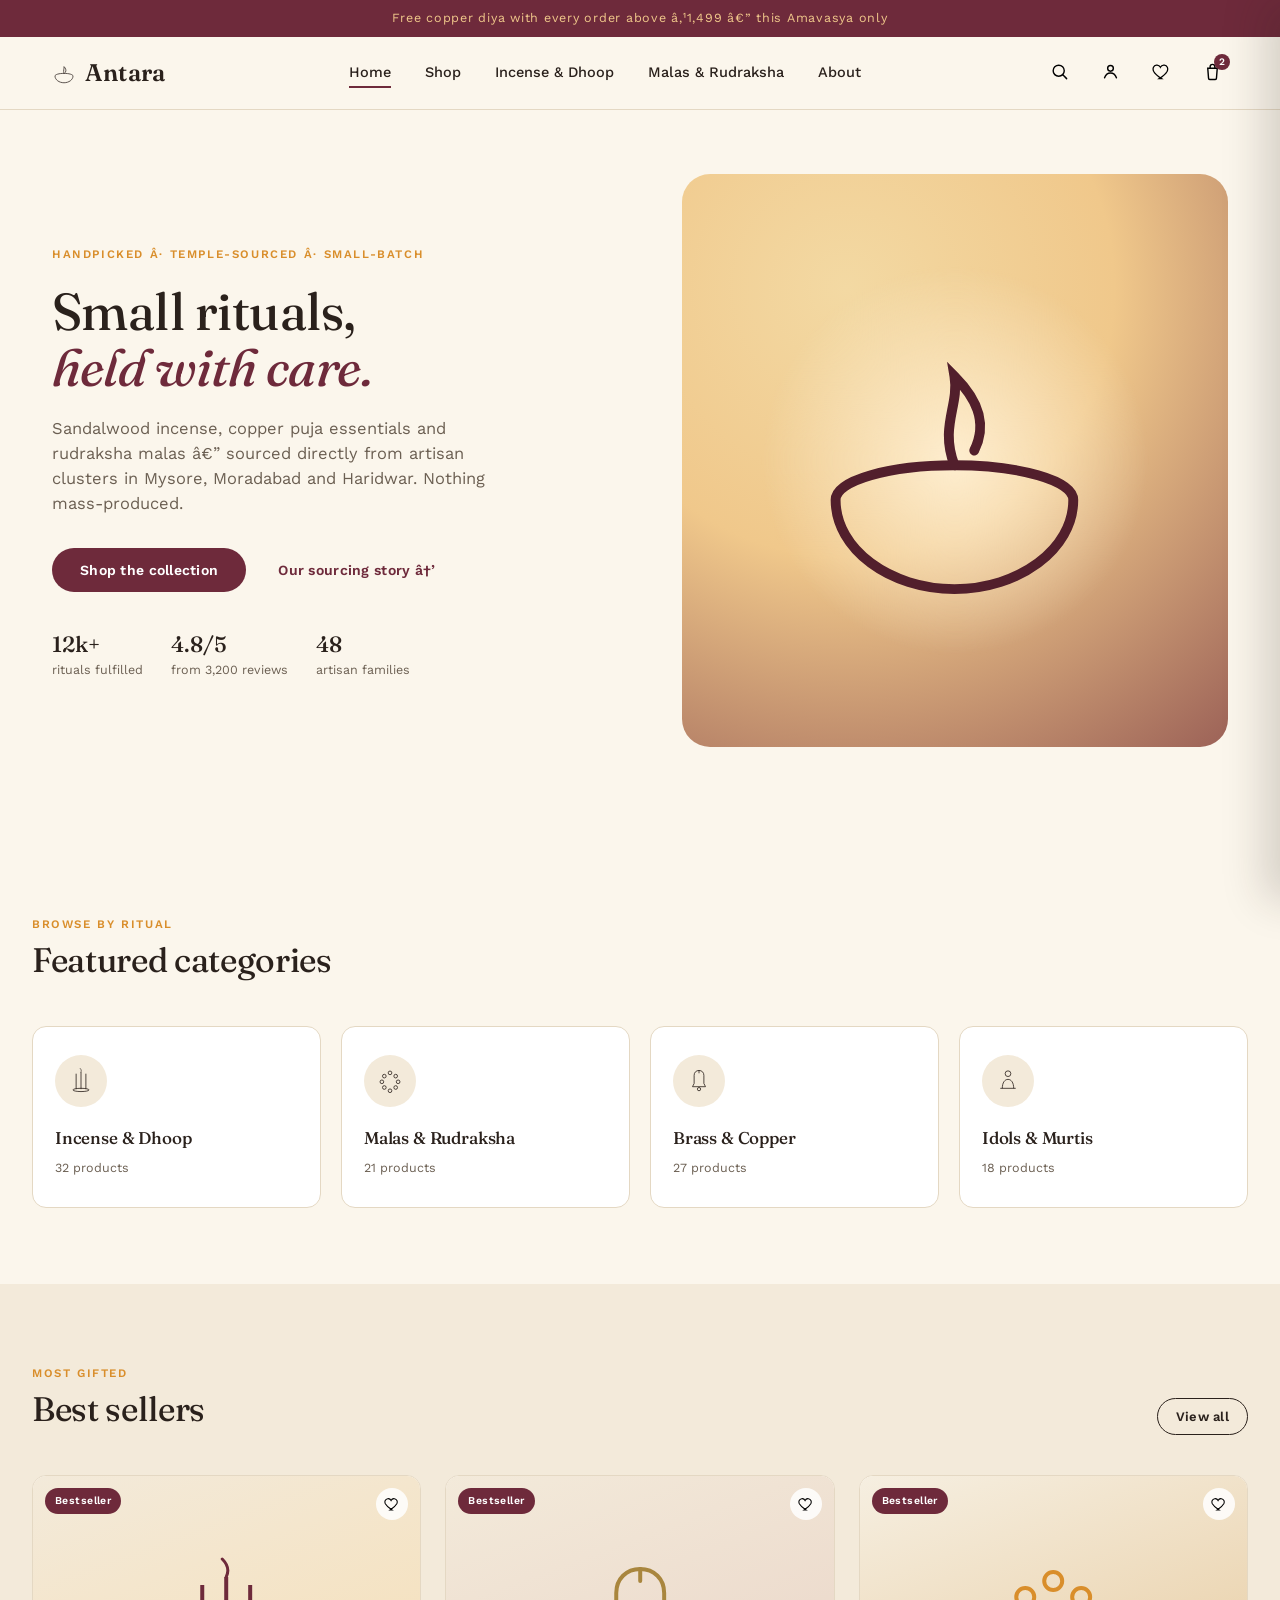
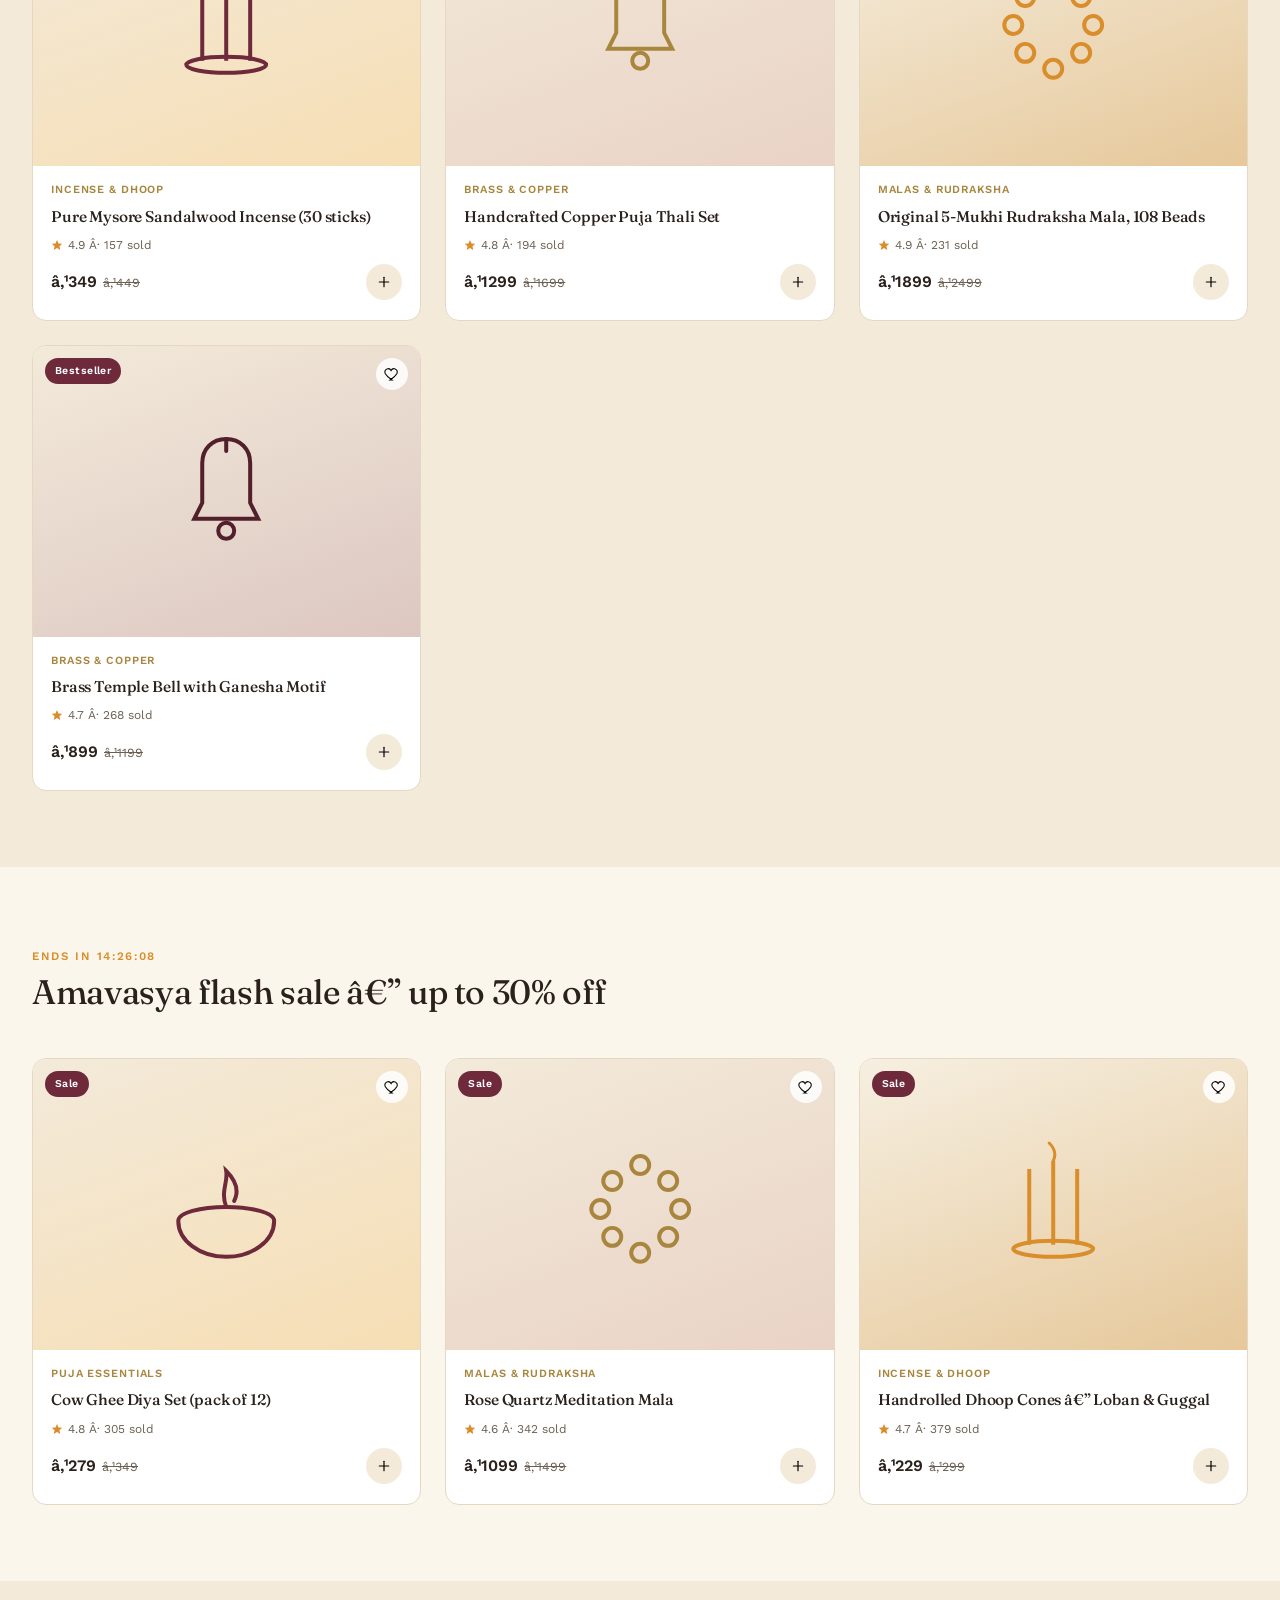
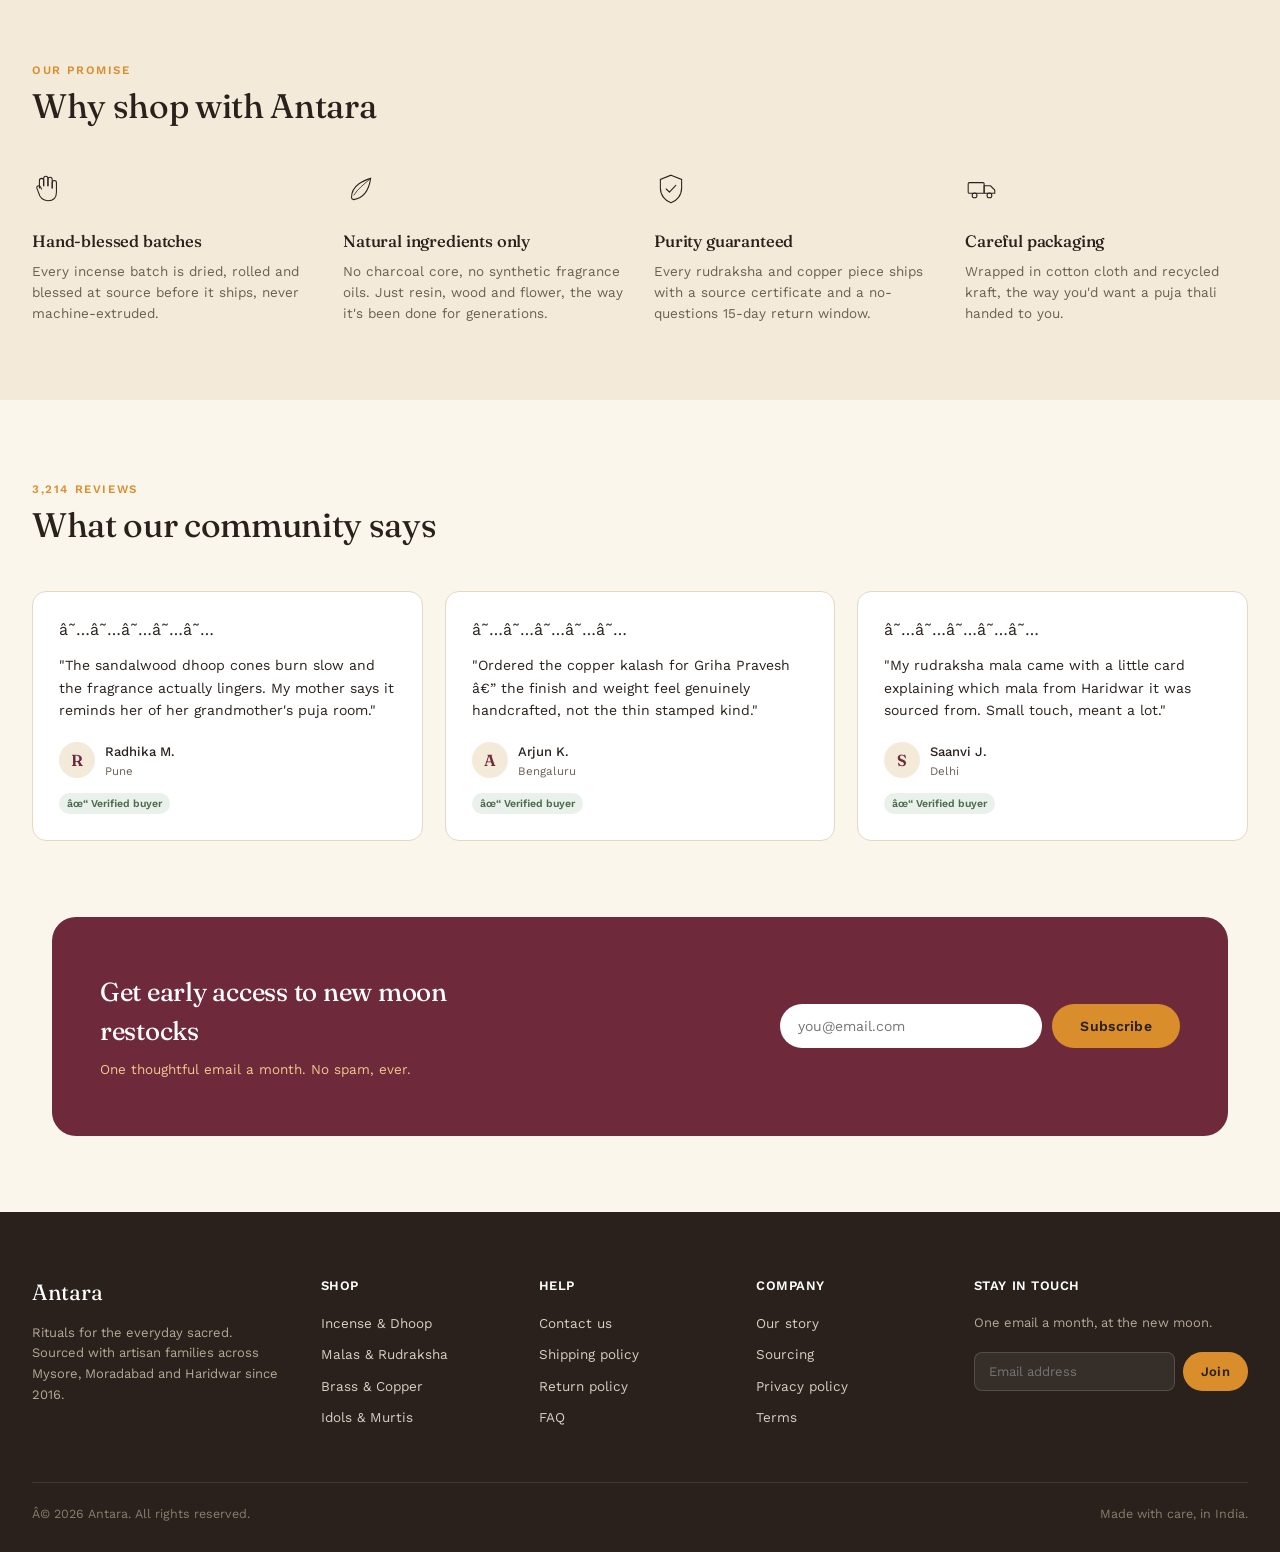
==== commit eb290d1f: "Applying Css" ====
--- a/antara-ecommerce (1).html
+++ b/antara-ecommerce (1).html
@@ -1,545 +1,12 @@
-<!DOCTYPE html>
+﻿<!DOCTYPE html>
 <html lang="en">
 <head>
 <meta charset="UTF-8">
 <meta name="viewport" content="width=device-width, initial-scale=1.0">
-<title>Antara — Rituals for the Everyday Sacred</title>
+<title>Antara â€” Rituals for the Everyday Sacred</title>
 <link rel="preconnect" href="https://fonts.googleapis.com">
 <link href="https://fonts.googleapis.com/css2?family=Fraunces:ital,opsz,wght@0,9..144,300;0,9..144,450;0,9..144,600;1,9..144,450&family=Work+Sans:wght@300;400;500;600;700&display=swap" rel="stylesheet">
-<style>
-:root{
-  --bg:#FBF6EC;
-  --surface:#FFFFFF;
-  --surface-alt:#F3EADA;
-  --maroon:#6E2A3B;
-  --maroon-dark:#521F2C;
-  --marigold:#D98E2B;
-  --marigold-soft:#F0C88B;
-  --brass:#A9863E;
-  --ink:#2A211C;
-  --ink-soft:#6B5F52;
-  --border:#E4D8C3;
-  --success:#4C6B4F;
-  --error:#A3392F;
-  --radius:14px;
-  --radius-sm:8px;
-  --shadow-soft:0 8px 24px rgba(42,33,28,0.08);
-  --shadow-lift:0 16px 40px rgba(42,33,28,0.14);
-}
-*{box-sizing:border-box; margin:0; padding:0;}
-body{
-  background:var(--bg);
-  color:var(--ink);
-  font-family:'Work Sans', sans-serif;
-  font-weight:400;
-  line-height:1.5;
-  -webkit-font-smoothing:antialiased;
-}
-h1,h2,h3,h4{
-  font-family:'Fraunces', serif;
-  font-weight:450;
-  letter-spacing:-0.01em;
-  color:var(--ink);
-}
-img{max-width:100%; display:block;}
-a{color:inherit; text-decoration:none;}
-button{font-family:inherit; cursor:pointer; border:none; background:none;}
-.eyebrow{
-  font-size:11.5px;
-  letter-spacing:0.14em;
-  text-transform:uppercase;
-  color:var(--marigold);
-  font-weight:600;
-}
-.thread-divider{
-  width:56px; height:2px;
-  background:repeating-linear-gradient(90deg, var(--maroon) 0 6px, var(--marigold) 6px 12px);
-  border-radius:2px;
-  margin:14px 0 0;
-}
-.container{max-width:1240px; margin:0 auto; padding:0 32px;}
-:focus-visible{outline:2px solid var(--maroon); outline-offset:3px;}
-@media (prefers-reduced-motion: reduce){ *{animation-duration:0.01ms !important; transition-duration:0.01ms !important;} }
-
-/* ---------- Announcement bar ---------- */
-.announce{
-  background:var(--maroon);
-  color:var(--marigold-soft);
-  text-align:center;
-  font-size:12.5px;
-  letter-spacing:0.06em;
-  padding:9px 16px;
-}
-
-/* ---------- Nav ---------- */
-header.nav{
-  position:sticky; top:0; z-index:50;
-  background:rgba(251,246,236,0.92);
-  backdrop-filter:blur(10px);
-  border-bottom:1px solid var(--border);
-}
-.nav-row{
-  display:flex; align-items:center; justify-content:space-between;
-  padding:18px 32px; max-width:1240px; margin:0 auto;
-}
-.logo{
-  font-family:'Fraunces', serif; font-size:24px; font-weight:600;
-  letter-spacing:0.01em; display:flex; align-items:center; gap:9px;
-}
-.logo svg{flex-shrink:0;}
-.nav-links{display:flex; gap:34px; font-size:14.5px; font-weight:500;}
-.nav-links a{position:relative; padding:4px 0; color:var(--ink);}
-.nav-links a::after{
-  content:''; position:absolute; left:0; bottom:0; width:0; height:1.5px;
-  background:var(--maroon); transition:width 0.25s ease;
-}
-.nav-links a:hover::after, .nav-links a.active::after{width:100%;}
-.nav-icons{display:flex; align-items:center; gap:20px;}
-.icon-btn{position:relative; padding:6px; border-radius:8px; transition:background 0.2s;}
-.icon-btn:hover{background:var(--surface-alt);}
-.cart-count{
-  position:absolute; top:-2px; right:-2px; background:var(--maroon); color:#fff;
-  font-size:10px; font-weight:600; width:16px; height:16px; border-radius:50%;
-  display:flex; align-items:center; justify-content:center;
-}
-.mobile-toggle{display:none;}
-
-/* ---------- Mobile drawer ---------- */
-.mobile-scrim{
-  display:none; position:fixed; inset:0; background:rgba(42,33,28,0.45);
-  z-index:98; opacity:0; pointer-events:none; transition:opacity 0.25s ease;
-}
-.mobile-scrim.show{opacity:1; pointer-events:auto;}
-.mobile-drawer{
-  position:fixed; top:0; right:0; height:100%; width:82%; max-width:320px;
-  background:var(--surface); z-index:99; padding:22px 24px;
-  transform:translateX(100%); transition:transform 0.3s ease;
-  box-shadow:-16px 0 40px rgba(42,33,28,0.18);
-  display:flex; flex-direction:column;
-}
-.mobile-drawer.show{transform:translateX(0);}
-.mobile-drawer-head{display:flex; align-items:center; justify-content:space-between; margin-bottom:30px;}
-.mobile-drawer-links{display:flex; flex-direction:column; gap:4px; margin-bottom:28px;}
-.mobile-drawer-links a{
-  font-family:'Fraunces', serif; font-size:20px; font-weight:450; padding:12px 0;
-  border-bottom:1px solid var(--border); color:var(--ink);
-}
-.mobile-drawer-icons{display:flex; flex-direction:column; gap:4px; margin-top:auto;}
-.mobile-drawer-icons button{
-  display:flex; align-items:center; gap:12px; padding:11px 4px; font-size:14px; color:var(--ink-soft); width:100%; justify-content:flex-start;
-}
-.mobile-drawer-icons button:hover{color:var(--maroon);}
-
-/* ---------- Buttons ---------- */
-.btn{
-  display:inline-flex; align-items:center; justify-content:center; gap:8px;
-  padding:14px 28px; border-radius:100px; font-size:14px; font-weight:600;
-  letter-spacing:0.02em; transition:all 0.22s ease; white-space:nowrap;
-}
-.btn-primary{background:var(--maroon); color:#fff;}
-.btn-primary:hover{background:var(--maroon-dark); transform:translateY(-1px); box-shadow:var(--shadow-soft);}
-.btn-secondary{background:var(--marigold); color:var(--ink);}
-.btn-secondary:hover{background:#c67f22; transform:translateY(-1px);}
-.btn-outline{background:transparent; border:1.5px solid var(--ink); color:var(--ink);}
-.btn-outline:hover{background:var(--ink); color:#fff;}
-.btn-ghost{background:transparent; color:var(--maroon); padding:14px 18px;}
-.btn-ghost:hover{background:var(--surface-alt);}
-.btn-sm{padding:10px 18px; font-size:13px;}
-.btn-block{width:100%;}
-.btn:disabled{opacity:0.45; cursor:not-allowed; transform:none !important;}
-
-/* ---------- Hero ---------- */
-.hero{
-  display:grid; grid-template-columns:1.05fr 1fr; align-items:center;
-  gap:56px; padding:64px 32px 88px; max-width:1240px; margin:0 auto;
-}
-.hero-copy h1{font-size:52px; line-height:1.08; margin:18px 0 22px; font-weight:450;}
-.hero-copy h1 em{font-style:italic; color:var(--maroon); font-weight:450;}
-.hero-copy p{font-size:16.5px; color:var(--ink-soft); max-width:440px; margin-bottom:32px;}
-.hero-cta{display:flex; gap:14px; align-items:center;}
-.hero-visual{
-  position:relative; aspect-ratio:1/1.05; border-radius:28px;
-  background:radial-gradient(circle at 30% 20%, #F3D9A3, var(--marigold-soft) 45%, var(--maroon) 130%);
-  display:flex; align-items:center; justify-content:center; overflow:hidden;
-}
-.hero-visual .glow{
-  position:absolute; width:70%; height:70%; border-radius:50%;
-  background:radial-gradient(circle, rgba(255,241,214,0.9), rgba(255,241,214,0) 70%);
-  filter:blur(2px);
-}
-.hero-visual svg{position:relative; width:58%; height:58%;}
-.hero-trust{display:flex; gap:28px; margin-top:36px; flex-wrap:wrap;}
-.hero-trust div{font-size:12.5px; color:var(--ink-soft);}
-.hero-trust strong{display:block; font-family:'Fraunces', serif; font-size:22px; color:var(--ink); font-weight:500;}
-
-/* ---------- Section heading ---------- */
-.section{padding:76px 32px;}
-.section-head{display:flex; align-items:flex-end; justify-content:space-between; margin-bottom:40px; flex-wrap:wrap; gap:16px;}
-.section-head h2{font-size:34px; font-weight:450;}
-.section-head p{color:var(--ink-soft); font-size:14.5px; margin-top:6px; max-width:440px;}
-.alt-bg{background:var(--surface-alt);}
-
-/* ---------- Category grid ---------- */
-.cat-grid{display:grid; grid-template-columns:repeat(4,1fr); gap:20px;}
-.cat-card{
-  background:var(--surface); border-radius:var(--radius); padding:28px 22px;
-  border:1px solid var(--border); transition:all 0.25s ease; cursor:pointer;
-}
-.cat-card:hover{transform:translateY(-4px); box-shadow:var(--shadow-lift); border-color:var(--marigold);}
-.cat-icon{
-  width:52px; height:52px; border-radius:50%; background:var(--surface-alt);
-  display:flex; align-items:center; justify-content:center; margin-bottom:18px;
-}
-.cat-icon svg{width:26px; height:26px; stroke:var(--maroon);}
-.cat-card h4{font-size:17px; font-weight:500; margin-bottom:4px;}
-.cat-card span{font-size:12.5px; color:var(--ink-soft);}
-
-/* ---------- Product grid & card ---------- */
-.prod-grid{
-  display:grid;
-  grid-template-columns:repeat(3, minmax(0, 1fr));
-  gap:24px;
-  align-items:stretch;
-}
-.prod-card{
-  background:var(--surface); border-radius:var(--radius); overflow:hidden;
-  border:1px solid var(--border); transition:all 0.25s ease; cursor:pointer;
-  display:flex; flex-direction:column;
-  height:100%;
-  min-height:420px;
-}
-.prod-card:hover{box-shadow:var(--shadow-lift); transform:translateY(-3px); border-color:var(--marigold-soft);}
-.prod-img{
-  aspect-ratio:4/3; position:relative; display:flex; align-items:center; justify-content:center;
-  overflow:hidden; background:var(--surface-alt);
-}
-.prod-img svg{width:44%; height:44%; transition:transform 0.35s ease;}
-.prod-card:hover .prod-img svg{transform:scale(1.08) rotate(-2deg);}
-.prod-badge{
-  position:absolute; top:12px; left:12px; background:var(--maroon); color:#fff;
-  font-size:10.5px; font-weight:600; letter-spacing:0.04em; padding:5px 10px; border-radius:100px;
-}
-.wish-btn{
-  position:absolute; top:12px; right:12px; width:32px; height:32px; border-radius:50%;
-  background:rgba(255,255,255,0.85); display:flex; align-items:center; justify-content:center;
-  transition:all 0.2s;
-}
-.wish-btn:hover{background:#fff; transform:scale(1.08);}
-.wish-btn svg{width:16px; height:16px; stroke:var(--maroon);}
-.wish-btn.active svg{fill:var(--maroon);}
-.prod-info{padding:16px 18px 20px; display:flex; flex-direction:column; flex:1; justify-content:space-between;}
-.prod-cat{font-size:11px; text-transform:uppercase; letter-spacing:0.08em; color:var(--brass); font-weight:600;}
-.prod-info h4{font-size:15.5px; font-weight:500; margin:6px 0 8px;}
-.prod-rating{display:flex; align-items:center; gap:5px; font-size:12px; color:var(--ink-soft); margin-bottom:10px;}
-.prod-rating svg{width:12px; height:12px; fill:var(--marigold); stroke:none;}
-.prod-price-row{display:flex; align-items:center; justify-content:space-between;}
-.prod-price{font-size:16px; font-weight:600;}
-.prod-price .strike{font-size:12.5px; color:var(--ink-soft); text-decoration:line-through; font-weight:400; margin-left:6px;}
-.add-icon-btn{
-  width:36px; height:36px; border-radius:50%; background:var(--surface-alt);
-  display:flex; align-items:center; justify-content:center; transition:all 0.2s;
-}
-.add-icon-btn:hover{background:var(--maroon);}
-.add-icon-btn:hover svg{stroke:#fff;}
-.add-icon-btn svg{width:16px; height:16px; stroke:var(--ink);}
-
-@media (max-width: 980px){
-  .prod-grid{grid-template-columns:repeat(2, minmax(0, 1fr));}
-}
-
-@media (max-width: 640px){
-  .prod-grid{grid-template-columns:1fr;}
-  .prod-card{min-height:auto;}
-}
-
-/* ---------- Why choose / trust ---------- */
-.trust-grid{display:grid; grid-template-columns:repeat(4,1fr); gap:28px;}
-.trust-item{text-align:left;}
-.trust-item svg{width:34px; height:34px; stroke:var(--maroon); margin-bottom:16px;}
-.trust-item h4{font-size:16.5px; font-weight:500; margin-bottom:8px;}
-.trust-item p{font-size:13.5px; color:var(--ink-soft); line-height:1.55;}
-
-/* ---------- Reviews ---------- */
-.review-grid{display:grid; grid-template-columns:repeat(3,1fr); gap:22px;}
-.review-card{
-  background:var(--surface); border:1px solid var(--border); border-radius:var(--radius);
-  padding:26px; display:flex; flex-direction:column; gap:12px;
-}
-.review-stars{display:flex; gap:3px;}
-.review-stars svg{width:13px; height:13px; fill:var(--marigold);}
-.review-card p{font-size:14px; color:var(--ink); line-height:1.6;}
-.review-who{display:flex; align-items:center; gap:10px; margin-top:6px;}
-.review-avatar{
-  width:36px; height:36px; border-radius:50%; background:var(--surface-alt);
-  display:flex; align-items:center; justify-content:center; font-family:'Fraunces',serif; font-weight:600; color:var(--maroon);
-}
-.review-who span{font-size:13px; font-weight:500;}
-.review-who small{display:block; font-size:11.5px; color:var(--ink-soft); font-weight:400;}
-.verified-badge{
-  display:inline-flex; align-items:center; gap:4px; font-size:10.5px; color:var(--success);
-  font-weight:600; background:#EAF0EA; padding:3px 8px; border-radius:100px; width:fit-content;
-}
-
-/* ---------- Newsletter ---------- */
-.newsletter{
-  background:var(--maroon); border-radius:24px; padding:56px 48px; margin:0 32px 76px;
-  display:flex; align-items:center; justify-content:space-between; gap:32px; flex-wrap:wrap;
-  max-width:1176px; margin-left:auto; margin-right:auto;
-}
-.newsletter h3{color:#fff; font-size:26px; font-weight:450; max-width:380px;}
-.newsletter p{color:var(--marigold-soft); font-size:13.5px; margin-top:8px;}
-.newsletter-form{display:flex; gap:10px; flex:1; max-width:400px; min-width:280px;}
-.newsletter-form input{
-  flex:1; padding:14px 18px; border-radius:100px; border:none; font-size:14px; font-family:inherit;
-}
-.newsletter-form input:focus{outline:2px solid var(--marigold);}
-
-/* ---------- Footer ---------- */
-footer{background:var(--ink); color:#D9CFC2; padding:64px 32px 28px;}
-.footer-grid{
-  max-width:1240px; margin:0 auto; display:grid; grid-template-columns:1.4fr 1fr 1fr 1fr 1.2fr; gap:40px;
-  padding-bottom:44px; border-bottom:1px solid rgba(255,255,255,0.1);
-}
-.footer-grid h5{color:#fff; font-size:13px; letter-spacing:0.04em; text-transform:uppercase; margin-bottom:18px; font-family:'Work Sans'; font-weight:600;}
-.footer-grid ul{list-style:none;}
-.footer-grid li{margin-bottom:11px; font-size:13.5px;}
-.footer-grid a:hover{color:#fff;}
-.footer-logo{font-family:'Fraunces', serif; color:#fff; font-size:22px; margin-bottom:14px;}
-.footer-grid p{font-size:13px; line-height:1.6; color:#B5A996; max-width:260px;}
-.footer-bottom{
-  max-width:1240px; margin:0 auto; padding-top:22px; display:flex; justify-content:space-between;
-  font-size:12.5px; color:#8A7D6B; flex-wrap:wrap; gap:10px;
-}
-
-/* ---------- Breadcrumb / filters (Shop page) ---------- */
-.breadcrumb{font-size:13px; color:var(--ink-soft); padding:22px 32px 0; max-width:1240px; margin:0 auto;}
-.breadcrumb a:hover{color:var(--maroon);}
-.shop-head{padding:18px 32px 32px; max-width:1240px; margin:0 auto;}
-.shop-head h1{font-size:32px; margin-bottom:6px;}
-.shop-layout{display:grid; grid-template-columns:240px 1fr; gap:36px; max-width:1240px; margin:0 auto; padding:0 32px 90px;}
-.filter-block{margin-bottom:30px;}
-.filter-block h5{font-size:12.5px; letter-spacing:0.06em; text-transform:uppercase; color:var(--ink); margin-bottom:14px; font-weight:600;}
-.filter-row{display:flex; align-items:center; gap:9px; font-size:13.5px; color:var(--ink-soft); margin-bottom:11px; cursor:pointer;}
-.filter-row input{accent-color:var(--maroon); width:15px; height:15px;}
-.filter-row:hover{color:var(--ink);}
-.price-range{display:flex; align-items:center; gap:10px; font-size:12.5px; color:var(--ink-soft);}
-.price-range input[type=range]{flex:1; accent-color:var(--maroon);}
-.shop-toolbar{display:flex; align-items:center; justify-content:space-between; margin-bottom:26px; flex-wrap:wrap; gap:14px;}
-.shop-toolbar select, .shop-toolbar .search-input{
-  padding:10px 16px; border-radius:100px; border:1px solid var(--border); background:var(--surface);
-  font-size:13.5px; font-family:inherit;
-}
-.pagination{display:flex; justify-content:center; gap:8px; margin-top:48px;}
-.page-btn{
-  width:38px; height:38px; border-radius:50%; display:flex; align-items:center; justify-content:center;
-  font-size:13.5px; border:1px solid var(--border); transition:all 0.2s;
-}
-.page-btn.active{background:var(--maroon); color:#fff; border-color:var(--maroon);}
-.page-btn:hover:not(.active){border-color:var(--maroon);}
-
-/* ---------- Product detail ---------- */
-.pd-layout{display:grid; grid-template-columns:1fr 1fr; gap:56px; max-width:1240px; margin:0 auto; padding:28px 32px 90px;}
-.pd-gallery-main{
-  aspect-ratio:1/1; border-radius:20px; background:var(--surface-alt); display:flex; align-items:center; justify-content:center;
-  margin-bottom:16px; overflow:hidden; position:relative;
-}
-.pd-gallery-main svg{width:48%; height:48%;}
-.pd-zoom-tag{
-  position:absolute; bottom:14px; right:14px; background:rgba(255,255,255,0.9); font-size:11.5px;
-  padding:6px 12px; border-radius:100px; display:flex; align-items:center; gap:5px; color:var(--ink-soft);
-}
-.pd-thumbs{display:flex; gap:12px;}
-.pd-thumb{
-  width:76px; height:76px; border-radius:10px; background:var(--surface-alt); border:2px solid transparent;
-  display:flex; align-items:center; justify-content:center; cursor:pointer;
-}
-.pd-thumb.active{border-color:var(--maroon);}
-.pd-thumb svg{width:60%; height:60%;}
-.pd-info .prod-cat{font-size:11.5px;}
-.pd-info h1{font-size:30px; margin:8px 0 12px;}
-.pd-rating-row{display:flex; align-items:center; gap:10px; font-size:13px; color:var(--ink-soft); margin-bottom:18px;}
-.pd-rating-row .stars{display:flex; gap:2px;}
-.pd-rating-row svg{width:14px; height:14px; fill:var(--marigold);}
-.pd-price-block{display:flex; align-items:baseline; gap:12px; margin-bottom:6px;}
-.pd-price-block .price{font-size:28px; font-weight:600;}
-.pd-price-block .strike{font-size:15px; color:var(--ink-soft); text-decoration:line-through;}
-.pd-price-block .off{color:var(--success); font-size:13px; font-weight:600;}
-.pd-tax{font-size:12px; color:var(--ink-soft); margin-bottom:24px;}
-.pd-desc{font-size:14.5px; color:var(--ink-soft); line-height:1.7; margin-bottom:26px; max-width:460px;}
-.variant-block{margin-bottom:24px;}
-.variant-block h5{font-size:12.5px; text-transform:uppercase; letter-spacing:0.06em; margin-bottom:12px; font-weight:600;}
-.variant-options{display:flex; gap:10px; flex-wrap:wrap;}
-.variant-pill{
-  padding:9px 18px; border-radius:100px; border:1.5px solid var(--border); font-size:13.5px; transition:all 0.2s;
-}
-.variant-pill.selected{border-color:var(--maroon); background:var(--maroon); color:#fff;}
-.variant-pill:hover:not(.selected){border-color:var(--maroon);}
-.qty-row{display:flex; align-items:center; gap:18px; margin-bottom:26px;}
-.qty-selector{
-  display:flex; align-items:center; border:1.5px solid var(--border); border-radius:100px; overflow:hidden;
-}
-.qty-selector button{width:38px; height:38px; font-size:16px; transition:background 0.2s;}
-.qty-selector button:hover{background:var(--surface-alt);}
-.qty-selector span{width:34px; text-align:center; font-size:14.5px; font-weight:500;}
-.pd-cta-row{display:flex; gap:12px; margin-bottom:22px;}
-.pd-cta-row .btn{flex:1;}
-.pd-trust-strip{display:flex; gap:22px; padding-top:20px; border-top:1px solid var(--border); flex-wrap:wrap;}
-.pd-trust-strip div{display:flex; align-items:center; gap:8px; font-size:12.5px; color:var(--ink-soft);}
-.pd-trust-strip svg{width:18px; height:18px; stroke:var(--maroon); flex-shrink:0;}
-
-.pd-tabs{display:flex; gap:8px; border-bottom:1px solid var(--border); margin:64px 32px 0; max-width:1176px; padding:0 32px 0;}
-.pd-tab{padding:14px 22px; font-size:14px; font-weight:500; color:var(--ink-soft); border-bottom:2px solid transparent; margin-bottom:-1px;}
-.pd-tab.active{color:var(--maroon); border-color:var(--maroon);}
-.pd-tab-panel{max-width:1240px; margin:0 auto; padding:36px 32px 90px; font-size:14.5px; color:var(--ink-soft); line-height:1.75;}
-.spec-table{width:100%; max-width:560px; border-collapse:collapse;}
-.spec-table tr{border-bottom:1px solid var(--border);}
-.spec-table td{padding:12px 0; font-size:13.5px;}
-.spec-table td:first-child{color:var(--ink-soft); width:180px;}
-.spec-table td:last-child{color:var(--ink); font-weight:500;}
-.faq-item{border-bottom:1px solid var(--border); padding:18px 0;}
-.faq-item summary{font-size:14.5px; font-weight:500; color:var(--ink); cursor:pointer; list-style:none; display:flex; justify-content:space-between; align-items:center;}
-.faq-item summary::-webkit-details-marker{display:none;}
-.faq-item p{margin-top:10px; color:var(--ink-soft); font-size:13.5px;}
-
-.rating-summary{display:flex; gap:56px; padding:36px 0 44px; flex-wrap:wrap;}
-.rating-big{text-align:center;}
-.rating-big .num{font-family:'Fraunces',serif; font-size:52px; font-weight:500; color:var(--ink);}
-.rating-big .stars{display:flex; gap:3px; justify-content:center; margin:6px 0;}
-.rating-big .stars svg{width:15px; height:15px; fill:var(--marigold);}
-.rating-big span{font-size:12.5px; color:var(--ink-soft);}
-.rating-bars{flex:1; min-width:260px; display:flex; flex-direction:column; gap:8px; justify-content:center;}
-.rating-bar-row{display:flex; align-items:center; gap:10px; font-size:12.5px; color:var(--ink-soft);}
-.rating-bar-track{flex:1; height:6px; background:var(--surface-alt); border-radius:100px; overflow:hidden;}
-.rating-bar-fill{height:100%; background:var(--marigold); border-radius:100px;}
-
-/* ---------- Cart page ---------- */
-.cart-layout{display:grid; grid-template-columns:1.6fr 1fr; gap:40px; max-width:1100px; margin:0 auto; padding:36px 32px 100px;}
-.cart-item{display:grid; grid-template-columns:88px 1fr auto; gap:16px; padding:20px 0; border-bottom:1px solid var(--border); align-items:center;}
-.cart-item-img{width:88px; height:88px; border-radius:12px; background:var(--surface-alt); display:flex; align-items:center; justify-content:center;}
-.cart-item-img svg{width:52%; height:52%;}
-.cart-item-info h4{font-size:15px; font-weight:500; margin-bottom:4px;}
-.cart-item-info span{font-size:12.5px; color:var(--ink-soft);}
-.cart-item-right{text-align:right; display:flex; flex-direction:column; align-items:flex-end; gap:10px;}
-.remove-link{font-size:12px; color:var(--error); font-weight:500;}
-.summary-card{background:var(--surface); border:1px solid var(--border); border-radius:var(--radius); padding:26px; height:fit-content; position:sticky; top:100px;}
-.summary-card h4{font-size:16.5px; margin-bottom:18px;}
-.summary-row{display:flex; justify-content:space-between; font-size:13.5px; color:var(--ink-soft); margin-bottom:12px;}
-.summary-row.total{color:var(--ink); font-weight:600; font-size:16px; padding-top:14px; border-top:1px solid var(--border); margin-top:6px;}
-.promo-row{display:flex; gap:8px; margin:18px 0;}
-.promo-row input{flex:1; padding:11px 14px; border-radius:8px; border:1px solid var(--border); font-size:13px; font-family:inherit;}
-
-/* ---------- Empty state ---------- */
-.empty-state{text-align:center; padding:100px 32px; max-width:420px; margin:0 auto;}
-.empty-state svg{width:64px; height:64px; stroke:var(--brass); margin-bottom:22px;}
-.empty-state h3{font-size:20px; margin-bottom:8px;}
-.empty-state p{color:var(--ink-soft); font-size:14px; margin-bottom:26px;}
-
-/* ---------- Toast ---------- */
-.toast{
-  position:fixed; bottom:28px; left:50%; transform:translateX(-50%) translateY(20px);
-  background:var(--ink); color:#fff; padding:14px 24px; border-radius:100px; font-size:13.5px;
-  display:flex; align-items:center; gap:10px; opacity:0; pointer-events:none; transition:all 0.3s ease; z-index:200;
-}
-.toast.show{opacity:1; transform:translateX(-50%) translateY(0);}
-.toast svg{width:16px; height:16px; stroke:var(--marigold-soft);}
-
-/* ---------- Page visibility ---------- */
-.page{display:none;}
-.page.active{display:block;}
-
-/* ---------- Responsive: tablet (≤1024px) ---------- */
-@media (max-width:1024px){
-  .cat-grid, .prod-grid{grid-template-columns:repeat(3,1fr);}
-  .trust-grid{grid-template-columns:repeat(2,1fr); gap:32px 24px;}
-  .review-grid{grid-template-columns:repeat(2,1fr);}
-  .hero{grid-template-columns:1fr; padding-top:36px; gap:40px;}
-  .hero-copy{text-align:center; display:flex; flex-direction:column; align-items:center;}
-  .hero-cta{flex-wrap:wrap; justify-content:center;}
-  .hero-trust{justify-content:center;}
-  .hero-visual{order:-1; max-width:380px; margin:0 auto; width:100%;}
-  .footer-grid{grid-template-columns:repeat(2,1fr); row-gap:36px;}
-  .shop-layout{grid-template-columns:200px 1fr; gap:24px;}
-  .pd-layout{grid-template-columns:1fr; gap:36px;}
-  .pd-thumbs{justify-content:center;}
-  .cart-layout{grid-template-columns:1fr;}
-  .summary-card{position:static;}
-}
-
-/* ---------- Responsive: mobile (≤768px) ---------- */
-@media (max-width:768px){
-  .container, .section, .hero, .footer-grid, .shop-head, .shop-layout,
-  .pd-layout, .cart-layout, .nav-row, .breadcrumb, .pd-tabs{padding-left:20px; padding-right:20px;}
-  .section{padding:52px 20px;}
-
-  .nav-links, .hide-on-mobile{display:none;}
-  .mobile-toggle{display:flex;}
-  .mobile-scrim{display:block;}
-  .nav-row{padding:14px 20px;}
-  .logo{font-size:20px;}
-  .announce{font-size:11.5px; padding:8px 14px;}
-
-  .cat-grid, .prod-grid{grid-template-columns:repeat(2,1fr); gap:12px;}
-  .prod-info{padding:12px 14px 16px;}
-  .prod-info h4{font-size:14px;}
-  .prod-price{font-size:14.5px;}
-
-  .hero{padding:32px 20px 56px;}
-  .hero-copy h1{font-size:34px;}
-  .hero-copy p{font-size:15px; margin-left:auto; margin-right:auto;}
-  .hero-trust{gap:20px 26px;}
-
-  .section-head{flex-direction:column; align-items:flex-start;}
-  .section-head h2{font-size:24px;}
-
-  .trust-grid{grid-template-columns:1fr; gap:28px;}
-  .review-grid{grid-template-columns:1fr;}
-
-  .newsletter{flex-direction:column; align-items:flex-start; margin:0 16px 56px; padding:32px 24px;}
-  .newsletter-form{max-width:100%; width:100%;}
-
-  .footer-grid{grid-template-columns:1fr; gap:32px; padding-bottom:32px;}
-  footer{padding:48px 20px 24px;}
-  .footer-bottom{flex-direction:column; text-align:center;}
-
-  /* Shop page: sidebar becomes a collapsible block above the grid */
-  .shop-layout{grid-template-columns:1fr; gap:0;}
-  .filter-sidebar{
-    display:block; margin-bottom:26px; border:1px solid var(--border); border-radius:var(--radius);
-    padding:18px 18px 6px;
-  }
-  .shop-toolbar{flex-direction:column; align-items:stretch;}
-  .shop-toolbar .search-input{min-width:0; width:100%;}
-  .shop-toolbar select{width:100%;}
-  .shop-head h1{font-size:26px;}
-
-  /* Product detail */
-  .pd-gallery-main{aspect-ratio:1/0.9;}
-  .pd-thumb{width:60px; height:60px;}
-  .pd-info h1{font-size:24px;}
-  .pd-price-block .price{font-size:24px;}
-  .pd-cta-row{flex-direction:column;}
-  .pd-trust-strip{flex-direction:column; gap:12px;}
-  .pd-tabs{overflow-x:auto; -webkit-overflow-scrolling:touch; flex-wrap:nowrap;}
-  .pd-tab{white-space:nowrap; padding:14px 16px;}
-  .pd-tab-panel{padding:28px 20px 60px;}
-  .spec-table td:first-child{width:130px;}
-  .rating-summary{gap:28px; padding:24px 0 32px;}
-  .rating-big .num{font-size:40px;}
-
-  /* Cart */
-  .cart-item{grid-template-columns:64px 1fr; row-gap:10px;}
-  .cart-item-right{grid-column:1/-1; flex-direction:row; align-items:center; justify-content:space-between; text-align:left;}
-  .cart-item-img{width:64px; height:64px;}
-}
-
-@media (max-width:420px){
-  .cat-grid, .prod-grid{grid-template-columns:1fr 1fr; gap:10px;}
-  .hero-copy h1{font-size:29px;}
-  .hero-trust{gap:16px 22px;}
-  .hero-trust strong{font-size:19px;}
-  .btn{padding:13px 22px; font-size:13.5px;}
-}
-</style>
+<link rel="stylesheet" href="styles.css">
 </head>
 <body>
 
@@ -567,7 +34,7 @@
 </svg>
 
 <!-- ================= ANNOUNCEMENT BAR ================= -->
-<div class="announce">Free copper diya with every order above ₹1,499 — this Amavasya only</div>
+<div class="announce">Free copper diya with every order above â‚¹1,499 â€” this Amavasya only</div>
 
 <!-- ================= NAV ================= -->
 <header class="nav">
@@ -625,12 +92,12 @@
 
   <section class="hero">
     <div class="hero-copy">
-      <span class="eyebrow">Handpicked · Temple-sourced · Small-batch</span>
+      <span class="eyebrow">Handpicked Â· Temple-sourced Â· Small-batch</span>
       <h1>Small rituals,<br><em>held with care.</em></h1>
-      <p>Sandalwood incense, copper puja essentials and rudraksha malas — sourced directly from artisan clusters in Mysore, Moradabad and Haridwar. Nothing mass-produced.</p>
+      <p>Sandalwood incense, copper puja essentials and rudraksha malas â€” sourced directly from artisan clusters in Mysore, Moradabad and Haridwar. Nothing mass-produced.</p>
       <div class="hero-cta">
         <button class="btn btn-primary" onclick="showPage('shop')">Shop the collection</button>
-        <button class="btn btn-ghost" onclick="showPage('shop')">Our sourcing story →</button>
+        <button class="btn btn-ghost" onclick="showPage('shop')">Our sourcing story â†’</button>
       </div>
       <div class="hero-trust">
         <div><strong>12k+</strong>rituals fulfilled</div>
@@ -684,7 +151,7 @@
   <!-- Flash sale -->
   <section class="section">
     <div class="section-head">
-      <div><span class="eyebrow">Ends in 14:26:08</span><h2>Amavasya flash sale — up to 30% off</h2></div>
+      <div><span class="eyebrow">Ends in 14:26:08</span><h2>Amavasya flash sale â€” up to 30% off</h2></div>
     </div>
     <div class="prod-grid" id="flashSaleGrid"></div>
   </section>
@@ -705,22 +172,22 @@
     <div class="section-head"><div><span class="eyebrow">3,214 reviews</span><h2>What our community says</h2></div></div>
     <div class="review-grid">
       <div class="review-card">
-        <div class="review-stars">★★★★★</div>
+        <div class="review-stars">â˜…â˜…â˜…â˜…â˜…</div>
         <p>"The sandalwood dhoop cones burn slow and the fragrance actually lingers. My mother says it reminds her of her grandmother's puja room."</p>
         <div class="review-who"><div class="review-avatar">R</div><div><span>Radhika M.</span><small>Pune</small></div></div>
-        <span class="verified-badge">✓ Verified buyer</span>
+        <span class="verified-badge">âœ“ Verified buyer</span>
       </div>
       <div class="review-card">
-        <div class="review-stars">★★★★★</div>
-        <p>"Ordered the copper kalash for Griha Pravesh — the finish and weight feel genuinely handcrafted, not the thin stamped kind."</p>
+        <div class="review-stars">â˜…â˜…â˜…â˜…â˜…</div>
+        <p>"Ordered the copper kalash for Griha Pravesh â€” the finish and weight feel genuinely handcrafted, not the thin stamped kind."</p>
         <div class="review-who"><div class="review-avatar">A</div><div><span>Arjun K.</span><small>Bengaluru</small></div></div>
-        <span class="verified-badge">✓ Verified buyer</span>
+        <span class="verified-badge">âœ“ Verified buyer</span>
       </div>
       <div class="review-card">
-        <div class="review-stars">★★★★★</div>
+        <div class="review-stars">â˜…â˜…â˜…â˜…â˜…</div>
         <p>"My rudraksha mala came with a little card explaining which mala from Haridwar it was sourced from. Small touch, meant a lot."</p>
         <div class="review-who"><div class="review-avatar">S</div><div><span>Saanvi J.</span><small>Delhi</small></div></div>
-        <span class="verified-badge">✓ Verified buyer</span>
+        <span class="verified-badge">âœ“ Verified buyer</span>
       </div>
     </div>
   </section>
@@ -760,7 +227,7 @@
       </div>
       <div class="filter-block">
         <h5>Price</h5>
-        <div class="price-range"><span>₹99</span><input type="range" min="99" max="5000"><span>₹5000</span></div>
+        <div class="price-range"><span>â‚¹99</span><input type="range" min="99" max="5000"><span>â‚¹5000</span></div>
       </div>
       <div class="filter-block">
         <h5>Material</h5>
@@ -771,13 +238,13 @@
       </div>
       <div class="filter-block">
         <h5>Rating</h5>
-        <label class="filter-row"><input type="checkbox"> 4★ &amp; above</label>
-        <label class="filter-row"><input type="checkbox"> 3★ &amp; above</label>
+        <label class="filter-row"><input type="checkbox"> 4â˜… &amp; above</label>
+        <label class="filter-row"><input type="checkbox"> 3â˜… &amp; above</label>
       </div>
     </aside>
     <div>
       <div class="shop-toolbar">
-        <input class="search-input" placeholder="Search sandalwood, rudraksha, kalash…" style="min-width:260px;">
+        <input class="search-input" placeholder="Search sandalwood, rudraksha, kalashâ€¦" style="min-width:260px;">
         <select><option>Sort: Featured</option><option>Price: Low to High</option><option>Price: High to Low</option><option>Newest</option><option>Best rated</option></select>
       </div>
       <div class="prod-grid" id="shopGrid"></div>
@@ -785,7 +252,7 @@
         <button class="page-btn active">1</button>
         <button class="page-btn">2</button>
         <button class="page-btn">3</button>
-        <button class="page-btn">→</button>
+        <button class="page-btn">â†’</button>
       </div>
     </div>
   </div>
@@ -813,16 +280,16 @@
       <span class="prod-cat" id="pdCat">Malas &amp; Rudraksha</span>
       <h1 id="pdTitle">Original 5-Mukhi Rudraksha Mala, 108 Beads</h1>
       <div class="pd-rating-row">
-        <div class="stars">★★★★★</div>
-        <span>4.9 · 412 reviews</span>
-        <span class="verified-badge">✓ Lab-certified</span>
+        <div class="stars">â˜…â˜…â˜…â˜…â˜…</div>
+        <span>4.9 Â· 412 reviews</span>
+        <span class="verified-badge">âœ“ Lab-certified</span>
       </div>
       <div class="pd-price-block">
-        <span class="price" id="pdPrice">₹1,899</span>
-        <span class="strike">₹2,499</span>
+        <span class="price" id="pdPrice">â‚¹1,899</span>
+        <span class="strike">â‚¹2,499</span>
         <span class="off">24% off</span>
       </div>
-      <p class="pd-tax">Inclusive of all taxes · Free shipping above ₹999</p>
+      <p class="pd-tax">Inclusive of all taxes Â· Free shipping above â‚¹999</p>
       <p class="pd-desc" id="pdDesc">Strung by hand in Haridwar using authentic Nepal-origin 5-mukhi beads, each individually X-ray verified. Worn for calm and focus, or used as a japa mala during meditation.</p>
 
       <div class="variant-block">
@@ -844,7 +311,7 @@
 
       <div class="qty-row">
         <div class="qty-selector">
-          <button onclick="changeQty(-1)">−</button>
+          <button onclick="changeQty(-1)">âˆ’</button>
           <span id="pdQty">1</span>
           <button onclick="changeQty(1)">+</button>
         </div>
@@ -888,18 +355,18 @@
   </div>
   <div class="pd-tab-panel" id="tab-reviews" style="display:none;">
     <div class="rating-summary">
-      <div class="rating-big"><div class="num">4.9</div><div class="stars">★★★★★</div><span>412 ratings</span></div>
+      <div class="rating-big"><div class="num">4.9</div><div class="stars">â˜…â˜…â˜…â˜…â˜…</div><span>412 ratings</span></div>
       <div class="rating-bars">
-        <div class="rating-bar-row"><span>5★</span><div class="rating-bar-track"><div class="rating-bar-fill" style="width:88%"></div></div><span>362</span></div>
-        <div class="rating-bar-row"><span>4★</span><div class="rating-bar-track"><div class="rating-bar-fill" style="width:8%"></div></div><span>33</span></div>
-        <div class="rating-bar-row"><span>3★</span><div class="rating-bar-track"><div class="rating-bar-fill" style="width:2%"></div></div><span>9</span></div>
-        <div class="rating-bar-row"><span>2★</span><div class="rating-bar-track"><div class="rating-bar-fill" style="width:1%"></div></div><span>5</span></div>
-        <div class="rating-bar-row"><span>1★</span><div class="rating-bar-track"><div class="rating-bar-fill" style="width:1%"></div></div><span>3</span></div>
+        <div class="rating-bar-row"><span>5â˜…</span><div class="rating-bar-track"><div class="rating-bar-fill" style="width:88%"></div></div><span>362</span></div>
+        <div class="rating-bar-row"><span>4â˜…</span><div class="rating-bar-track"><div class="rating-bar-fill" style="width:8%"></div></div><span>33</span></div>
+        <div class="rating-bar-row"><span>3â˜…</span><div class="rating-bar-track"><div class="rating-bar-fill" style="width:2%"></div></div><span>9</span></div>
+        <div class="rating-bar-row"><span>2â˜…</span><div class="rating-bar-track"><div class="rating-bar-fill" style="width:1%"></div></div><span>5</span></div>
+        <div class="rating-bar-row"><span>1â˜…</span><div class="rating-bar-track"><div class="rating-bar-fill" style="width:1%"></div></div><span>3</span></div>
       </div>
     </div>
     <div class="review-grid">
-      <div class="review-card"><div class="review-stars">★★★★★</div><p>"Beads feel authentic, and the certificate put my mind at ease. Wearing it daily now."</p><div class="review-who"><div class="review-avatar">P</div><div><span>Priya S.</span><small>2 weeks ago</small></div></div><span class="verified-badge">✓ Verified buyer</span></div>
-      <div class="review-card"><div class="review-stars">★★★★★</div><p>"Bought for my father, he says the weight and finish feel exactly like the one from his old family priest."</p><div class="review-who"><div class="review-avatar">K</div><div><span>Karan T.</span><small>1 month ago</small></div></div><span class="verified-badge">✓ Verified buyer</span></div>
+      <div class="review-card"><div class="review-stars">â˜…â˜…â˜…â˜…â˜…</div><p>"Beads feel authentic, and the certificate put my mind at ease. Wearing it daily now."</p><div class="review-who"><div class="review-avatar">P</div><div><span>Priya S.</span><small>2 weeks ago</small></div></div><span class="verified-badge">âœ“ Verified buyer</span></div>
+      <div class="review-card"><div class="review-stars">â˜…â˜…â˜…â˜…â˜…</div><p>"Bought for my father, he says the weight and finish feel exactly like the one from his old family priest."</p><div class="review-who"><div class="review-avatar">K</div><div><span>Karan T.</span><small>1 month ago</small></div></div><span class="verified-badge">âœ“ Verified buyer</span></div>
     </div>
   </div>
   <div class="pd-tab-panel" id="tab-faq" style="display:none;">
@@ -924,11 +391,11 @@
     <div id="cartItemsList"></div>
     <div class="summary-card">
       <h4>Order summary</h4>
-      <div class="summary-row"><span>Subtotal</span><span id="cartSubtotal">₹3,798</span></div>
+      <div class="summary-row"><span>Subtotal</span><span id="cartSubtotal">â‚¹3,798</span></div>
       <div class="summary-row"><span>Shipping</span><span>Free</span></div>
       <div class="promo-row"><input placeholder="Promo code"><button class="btn btn-outline btn-sm">Apply</button></div>
-      <div class="summary-row total"><span>Total</span><span id="cartTotal">₹3,798</span></div>
-      <button class="btn btn-primary btn-block" style="margin-top:18px;" onclick="showToast('Proceeding to checkout…')">Proceed to checkout</button>
+      <div class="summary-row total"><span>Total</span><span id="cartTotal">â‚¹3,798</span></div>
+      <button class="btn btn-primary btn-block" style="margin-top:18px;" onclick="showToast('Proceeding to checkoutâ€¦')">Proceed to checkout</button>
       <button class="btn btn-ghost btn-block" onclick="showPage('shop')">Continue shopping</button>
     </div>
   </div>
@@ -947,7 +414,7 @@
     <div><h5>Stay in touch</h5><p style="margin-bottom:14px;">One email a month, at the new moon.</p><div class="promo-row"><input placeholder="Email address" style="border-color:rgba(255,255,255,0.15); background:rgba(255,255,255,0.06); color:#fff;"><button class="btn btn-secondary btn-sm">Join</button></div></div>
   </div>
   <div class="footer-bottom">
-    <span>© 2026 Antara. All rights reserved.</span>
+    <span>Â© 2026 Antara. All rights reserved.</span>
     <span>Made with care, in India.</span>
   </div>
 </footer>
@@ -963,7 +430,7 @@
   {id:4, name:"Brass Temple Bell with Ganesha Motif", cat:"Brass & Copper", icon:"ic-bell", price:899, mrp:1199, rating:4.7, badge:"Bestseller"},
   {id:5, name:"Cow Ghee Diya Set (pack of 12)", cat:"Puja Essentials", icon:"ic-diya", price:279, mrp:349, rating:4.8, badge:"Sale"},
   {id:6, name:"Rose Quartz Meditation Mala", cat:"Malas & Rudraksha", icon:"ic-mala", price:1099, mrp:1499, rating:4.6, badge:"Sale"},
-  {id:7, name:"Handrolled Dhoop Cones — Loban & Guggal", cat:"Incense & Dhoop", icon:"ic-incense", price:229, mrp:299, rating:4.7, badge:"Sale"},
+  {id:7, name:"Handrolled Dhoop Cones â€” Loban & Guggal", cat:"Incense & Dhoop", icon:"ic-incense", price:229, mrp:299, rating:4.7, badge:"Sale"},
   {id:8, name:"White Marble Ganesha Idol, 6 inch", cat:"Idols & Murtis", icon:"ic-idol", price:2199, mrp:2799, rating:4.9, badge:null},
   {id:9, name:"Panchmukhi Rudraksha Pendant", cat:"Malas & Rudraksha", icon:"ic-mala", price:1599, mrp:1999, rating:4.8, badge:null},
   {id:10, name:"Handcrafted Copper Kalash with Coconut Base", cat:"Brass & Copper", icon:"ic-kalash", price:1799, mrp:2299, rating:4.7, badge:null},
@@ -985,9 +452,9 @@
     <div class="prod-info">
       <span class="prod-cat">${p.cat}</span>
       <h4>${p.name}</h4>
-      <div class="prod-rating"><svg><use href="#ic-star"/></svg>${p.rating} · ${(p.id*37+120)} sold</div>
+      <div class="prod-rating"><svg><use href="#ic-star"/></svg>${p.rating} Â· ${(p.id*37+120)} sold</div>
       <div class="prod-price-row">
-        <span class="prod-price">₹${p.price}<span class="strike">₹${p.mrp}</span></span>
+        <span class="prod-price">â‚¹${p.price}<span class="strike">â‚¹${p.mrp}</span></span>
         <button class="add-icon-btn" onclick="event.stopPropagation(); addToCart('${p.name.replace(/'/g,"")}')" aria-label="Add to cart"><svg><use href="#ic-plus"/></svg></button>
       </div>
     </div>
@@ -1023,7 +490,7 @@
   document.getElementById('pdTitle').textContent = p.name;
   document.getElementById('pdCat').textContent = p.cat;
   document.getElementById('pdBreadcrumbName').textContent = p.name;
-  document.getElementById('pdPrice').textContent = '₹'+p.price;
+  document.getElementById('pdPrice').textContent = 'â‚¹'+p.price;
   document.getElementById('pdMainIcon').innerHTML = `<use href="#${p.icon}"/>`;
   showPage('product');
 }
@@ -1047,13 +514,13 @@
 /* ---------------- Cart ---------------- */
 let cartCount = 2;
 let cartItems = [
-  {name:"Original 5-Mukhi Rudraksha Mala, 108 Beads", variant:"6mm · Maroon thread", price:1899, qty:1, icon:"ic-mala"},
+  {name:"Original 5-Mukhi Rudraksha Mala, 108 Beads", variant:"6mm Â· Maroon thread", price:1899, qty:1, icon:"ic-mala"},
   {name:"Pure Mysore Sandalwood Incense (30 sticks)", variant:"Pack of 1", price:349, qty:1, icon:"ic-incense"},
 ];
 function addToCart(name){
   cartCount++;
   document.getElementById('cartCount').textContent = cartCount;
-  showToast((name ? name.slice(0,28)+'… ' : '') + 'added to cart');
+  showToast((name ? name.slice(0,28)+'â€¦ ' : '') + 'added to cart');
 }
 function renderCart(){
   const wrap = document.getElementById('cartItemsList');
@@ -1072,18 +539,18 @@
           <h4>${it.name}</h4>
           <span>${it.variant}</span>
           <div class="qty-selector" style="margin-top:10px; width:fit-content;">
-            <button onclick="cartQty(${idx},-1)">−</button><span>${it.qty}</span><button onclick="cartQty(${idx},1)">+</button>
+            <button onclick="cartQty(${idx},-1)">âˆ’</button><span>${it.qty}</span><button onclick="cartQty(${idx},1)">+</button>
           </div>
         </div>
         <div class="cart-item-right">
-          <strong>₹${it.price*it.qty}</strong>
+          <strong>â‚¹${it.price*it.qty}</strong>
           <a href="#" class="remove-link" onclick="removeCart(${idx});return false;">Remove</a>
         </div>
       </div>`).join('');
   }
   const subtotal = cartItems.reduce((s,it)=>s+it.price*it.qty,0);
-  document.getElementById('cartSubtotal').textContent = '₹'+subtotal;
-  document.getElementById('cartTotal').textContent = '₹'+subtotal;
+  document.getElementById('cartSubtotal').textContent = 'â‚¹'+subtotal;
+  document.getElementById('cartTotal').textContent = 'â‚¹'+subtotal;
 }
 function cartQty(idx,d){ cartItems[idx].qty = Math.max(1, cartItems[idx].qty+d); renderCart(); }
 function removeCart(idx){ cartItems.splice(idx,1); cartCount = Math.max(0,cartCount-1); document.getElementById('cartCount').textContent = cartCount; renderCart(); }
@@ -1112,3 +579,4 @@
 
 </body>
 </html>
+
--- a/styles.css
+++ b/styles.css
@@ -0,0 +1,534 @@
+﻿
+:root{
+  --bg:#FBF6EC;
+  --surface:#FFFFFF;
+  --surface-alt:#F3EADA;
+  --maroon:#6E2A3B;
+  --maroon-dark:#521F2C;
+  --marigold:#D98E2B;
+  --marigold-soft:#F0C88B;
+  --brass:#A9863E;
+  --ink:#2A211C;
+  --ink-soft:#6B5F52;
+  --border:#E4D8C3;
+  --success:#4C6B4F;
+  --error:#A3392F;
+  --radius:14px;
+  --radius-sm:8px;
+  --shadow-soft:0 8px 24px rgba(42,33,28,0.08);
+  --shadow-lift:0 16px 40px rgba(42,33,28,0.14);
+}
+*{box-sizing:border-box; margin:0; padding:0;}
+body{
+  background:var(--bg);
+  color:var(--ink);
+  font-family:'Work Sans', sans-serif;
+  font-weight:400;
+  line-height:1.5;
+  -webkit-font-smoothing:antialiased;
+}
+h1,h2,h3,h4{
+  font-family:'Fraunces', serif;
+  font-weight:450;
+  letter-spacing:-0.01em;
+  color:var(--ink);
+}
+img{max-width:100%; display:block;}
+a{color:inherit; text-decoration:none;}
+button{font-family:inherit; cursor:pointer; border:none; background:none;}
+.eyebrow{
+  font-size:11.5px;
+  letter-spacing:0.14em;
+  text-transform:uppercase;
+  color:var(--marigold);
+  font-weight:600;
+}
+.thread-divider{
+  width:56px; height:2px;
+  background:repeating-linear-gradient(90deg, var(--maroon) 0 6px, var(--marigold) 6px 12px);
+  border-radius:2px;
+  margin:14px 0 0;
+}
+.container{max-width:1240px; margin:0 auto; padding:0 32px;}
+:focus-visible{outline:2px solid var(--maroon); outline-offset:3px;}
+@media (prefers-reduced-motion: reduce){ *{animation-duration:0.01ms !important; transition-duration:0.01ms !important;} }
+
+/* ---------- Announcement bar ---------- */
+.announce{
+  background:var(--maroon);
+  color:var(--marigold-soft);
+  text-align:center;
+  font-size:12.5px;
+  letter-spacing:0.06em;
+  padding:9px 16px;
+}
+
+/* ---------- Nav ---------- */
+header.nav{
+  position:sticky; top:0; z-index:50;
+  background:rgba(251,246,236,0.92);
+  backdrop-filter:blur(10px);
+  border-bottom:1px solid var(--border);
+}
+.nav-row{
+  display:flex; align-items:center; justify-content:space-between;
+  padding:18px 32px; max-width:1240px; margin:0 auto;
+}
+.logo{
+  font-family:'Fraunces', serif; font-size:24px; font-weight:600;
+  letter-spacing:0.01em; display:flex; align-items:center; gap:9px;
+}
+.logo svg{flex-shrink:0;}
+.nav-links{display:flex; gap:34px; font-size:14.5px; font-weight:500;}
+.nav-links a{position:relative; padding:4px 0; color:var(--ink);}
+.nav-links a::after{
+  content:''; position:absolute; left:0; bottom:0; width:0; height:1.5px;
+  background:var(--maroon); transition:width 0.25s ease;
+}
+.nav-links a:hover::after, .nav-links a.active::after{width:100%;}
+.nav-icons{display:flex; align-items:center; gap:20px;}
+.icon-btn{position:relative; padding:6px; border-radius:8px; transition:background 0.2s;}
+.icon-btn:hover{background:var(--surface-alt);}
+.cart-count{
+  position:absolute; top:-2px; right:-2px; background:var(--maroon); color:#fff;
+  font-size:10px; font-weight:600; width:16px; height:16px; border-radius:50%;
+  display:flex; align-items:center; justify-content:center;
+}
+.mobile-toggle{display:none;}
+
+/* ---------- Mobile drawer ---------- */
+.mobile-scrim{
+  display:none; position:fixed; inset:0; background:rgba(42,33,28,0.45);
+  z-index:98; opacity:0; pointer-events:none; transition:opacity 0.25s ease;
+}
+.mobile-scrim.show{opacity:1; pointer-events:auto;}
+.mobile-drawer{
+  position:fixed; top:0; right:0; height:100%; width:82%; max-width:320px;
+  background:var(--surface); z-index:99; padding:22px 24px;
+  transform:translateX(100%); transition:transform 0.3s ease;
+  box-shadow:-16px 0 40px rgba(42,33,28,0.18);
+  display:flex; flex-direction:column;
+}
+.mobile-drawer.show{transform:translateX(0);}
+.mobile-drawer-head{display:flex; align-items:center; justify-content:space-between; margin-bottom:30px;}
+.mobile-drawer-links{display:flex; flex-direction:column; gap:4px; margin-bottom:28px;}
+.mobile-drawer-links a{
+  font-family:'Fraunces', serif; font-size:20px; font-weight:450; padding:12px 0;
+  border-bottom:1px solid var(--border); color:var(--ink);
+}
+.mobile-drawer-icons{display:flex; flex-direction:column; gap:4px; margin-top:auto;}
+.mobile-drawer-icons button{
+  display:flex; align-items:center; gap:12px; padding:11px 4px; font-size:14px; color:var(--ink-soft); width:100%; justify-content:flex-start;
+}
+.mobile-drawer-icons button:hover{color:var(--maroon);}
+
+/* ---------- Buttons ---------- */
+.btn{
+  display:inline-flex; align-items:center; justify-content:center; gap:8px;
+  padding:14px 28px; border-radius:100px; font-size:14px; font-weight:600;
+  letter-spacing:0.02em; transition:all 0.22s ease; white-space:nowrap;
+}
+.btn-primary{background:var(--maroon); color:#fff;}
+.btn-primary:hover{background:var(--maroon-dark); transform:translateY(-1px); box-shadow:var(--shadow-soft);}
+.btn-secondary{background:var(--marigold); color:var(--ink);}
+.btn-secondary:hover{background:#c67f22; transform:translateY(-1px);}
+.btn-outline{background:transparent; border:1.5px solid var(--ink); color:var(--ink);}
+.btn-outline:hover{background:var(--ink); color:#fff;}
+.btn-ghost{background:transparent; color:var(--maroon); padding:14px 18px;}
+.btn-ghost:hover{background:var(--surface-alt);}
+.btn-sm{padding:10px 18px; font-size:13px;}
+.btn-block{width:100%;}
+.btn:disabled{opacity:0.45; cursor:not-allowed; transform:none !important;}
+
+/* ---------- Hero ---------- */
+.hero{
+  display:grid; grid-template-columns:1.05fr 1fr; align-items:center;
+  gap:56px; padding:64px 32px 88px; max-width:1240px; margin:0 auto;
+}
+.hero-copy h1{font-size:52px; line-height:1.08; margin:18px 0 22px; font-weight:450;}
+.hero-copy h1 em{font-style:italic; color:var(--maroon); font-weight:450;}
+.hero-copy p{font-size:16.5px; color:var(--ink-soft); max-width:440px; margin-bottom:32px;}
+.hero-cta{display:flex; gap:14px; align-items:center;}
+.hero-visual{
+  position:relative; aspect-ratio:1/1.05; border-radius:28px;
+  background:radial-gradient(circle at 30% 20%, #F3D9A3, var(--marigold-soft) 45%, var(--maroon) 130%);
+  display:flex; align-items:center; justify-content:center; overflow:hidden;
+}
+.hero-visual .glow{
+  position:absolute; width:70%; height:70%; border-radius:50%;
+  background:radial-gradient(circle, rgba(255,241,214,0.9), rgba(255,241,214,0) 70%);
+  filter:blur(2px);
+}
+.hero-visual svg{position:relative; width:58%; height:58%;}
+.hero-trust{display:flex; gap:28px; margin-top:36px; flex-wrap:wrap;}
+.hero-trust div{font-size:12.5px; color:var(--ink-soft);}
+.hero-trust strong{display:block; font-family:'Fraunces', serif; font-size:22px; color:var(--ink); font-weight:500;}
+
+/* ---------- Section heading ---------- */
+.section{padding:76px 32px;}
+.section-head{display:flex; align-items:flex-end; justify-content:space-between; margin-bottom:40px; flex-wrap:wrap; gap:16px;}
+.section-head h2{font-size:34px; font-weight:450;}
+.section-head p{color:var(--ink-soft); font-size:14.5px; margin-top:6px; max-width:440px;}
+.alt-bg{background:var(--surface-alt);}
+
+/* ---------- Category grid ---------- */
+.cat-grid{display:grid; grid-template-columns:repeat(4,1fr); gap:20px;}
+.cat-card{
+  background:var(--surface); border-radius:var(--radius); padding:28px 22px;
+  border:1px solid var(--border); transition:all 0.25s ease; cursor:pointer;
+}
+.cat-card:hover{transform:translateY(-4px); box-shadow:var(--shadow-lift); border-color:var(--marigold);}
+.cat-icon{
+  width:52px; height:52px; border-radius:50%; background:var(--surface-alt);
+  display:flex; align-items:center; justify-content:center; margin-bottom:18px;
+}
+.cat-icon svg{width:26px; height:26px; stroke:var(--maroon);}
+.cat-card h4{font-size:17px; font-weight:500; margin-bottom:4px;}
+.cat-card span{font-size:12.5px; color:var(--ink-soft);}
+
+/* ---------- Product grid & card ---------- */
+.prod-grid{
+  display:grid;
+  grid-template-columns:repeat(3, minmax(0, 1fr));
+  gap:24px;
+  align-items:stretch;
+}
+.prod-card{
+  background:var(--surface); border-radius:var(--radius); overflow:hidden;
+  border:1px solid var(--border); transition:all 0.25s ease; cursor:pointer;
+  display:flex; flex-direction:column;
+  height:100%;
+  min-height:420px;
+}
+.prod-card:hover{box-shadow:var(--shadow-lift); transform:translateY(-3px); border-color:var(--marigold-soft);}
+.prod-img{
+  aspect-ratio:4/3; position:relative; display:flex; align-items:center; justify-content:center;
+  overflow:hidden; background:var(--surface-alt);
+}
+.prod-img svg{width:44%; height:44%; transition:transform 0.35s ease;}
+.prod-card:hover .prod-img svg{transform:scale(1.08) rotate(-2deg);}
+.prod-badge{
+  position:absolute; top:12px; left:12px; background:var(--maroon); color:#fff;
+  font-size:10.5px; font-weight:600; letter-spacing:0.04em; padding:5px 10px; border-radius:100px;
+}
+.wish-btn{
+  position:absolute; top:12px; right:12px; width:32px; height:32px; border-radius:50%;
+  background:rgba(255,255,255,0.85); display:flex; align-items:center; justify-content:center;
+  transition:all 0.2s;
+}
+.wish-btn:hover{background:#fff; transform:scale(1.08);}
+.wish-btn svg{width:16px; height:16px; stroke:var(--maroon);}
+.wish-btn.active svg{fill:var(--maroon);}
+.prod-info{padding:16px 18px 20px; display:flex; flex-direction:column; flex:1; justify-content:space-between;}
+.prod-cat{font-size:11px; text-transform:uppercase; letter-spacing:0.08em; color:var(--brass); font-weight:600;}
+.prod-info h4{font-size:15.5px; font-weight:500; margin:6px 0 8px;}
+.prod-rating{display:flex; align-items:center; gap:5px; font-size:12px; color:var(--ink-soft); margin-bottom:10px;}
+.prod-rating svg{width:12px; height:12px; fill:var(--marigold); stroke:none;}
+.prod-price-row{display:flex; align-items:center; justify-content:space-between;}
+.prod-price{font-size:16px; font-weight:600;}
+.prod-price .strike{font-size:12.5px; color:var(--ink-soft); text-decoration:line-through; font-weight:400; margin-left:6px;}
+.add-icon-btn{
+  width:36px; height:36px; border-radius:50%; background:var(--surface-alt);
+  display:flex; align-items:center; justify-content:center; transition:all 0.2s;
+}
+.add-icon-btn:hover{background:var(--maroon);}
+.add-icon-btn:hover svg{stroke:#fff;}
+.add-icon-btn svg{width:16px; height:16px; stroke:var(--ink);}
+
+@media (max-width: 980px){
+  .prod-grid{grid-template-columns:repeat(2, minmax(0, 1fr));}
+}
+
+@media (max-width: 640px){
+  .prod-grid{grid-template-columns:1fr;}
+  .prod-card{min-height:auto;}
+}
+
+/* ---------- Why choose / trust ---------- */
+.trust-grid{display:grid; grid-template-columns:repeat(4,1fr); gap:28px;}
+.trust-item{text-align:left;}
+.trust-item svg{width:34px; height:34px; stroke:var(--maroon); margin-bottom:16px;}
+.trust-item h4{font-size:16.5px; font-weight:500; margin-bottom:8px;}
+.trust-item p{font-size:13.5px; color:var(--ink-soft); line-height:1.55;}
+
+/* ---------- Reviews ---------- */
+.review-grid{display:grid; grid-template-columns:repeat(3,1fr); gap:22px;}
+.review-card{
+  background:var(--surface); border:1px solid var(--border); border-radius:var(--radius);
+  padding:26px; display:flex; flex-direction:column; gap:12px;
+}
+.review-stars{display:flex; gap:3px;}
+.review-stars svg{width:13px; height:13px; fill:var(--marigold);}
+.review-card p{font-size:14px; color:var(--ink); line-height:1.6;}
+.review-who{display:flex; align-items:center; gap:10px; margin-top:6px;}
+.review-avatar{
+  width:36px; height:36px; border-radius:50%; background:var(--surface-alt);
+  display:flex; align-items:center; justify-content:center; font-family:'Fraunces',serif; font-weight:600; color:var(--maroon);
+}
+.review-who span{font-size:13px; font-weight:500;}
+.review-who small{display:block; font-size:11.5px; color:var(--ink-soft); font-weight:400;}
+.verified-badge{
+  display:inline-flex; align-items:center; gap:4px; font-size:10.5px; color:var(--success);
+  font-weight:600; background:#EAF0EA; padding:3px 8px; border-radius:100px; width:fit-content;
+}
+
+/* ---------- Newsletter ---------- */
+.newsletter{
+  background:var(--maroon); border-radius:24px; padding:56px 48px; margin:0 32px 76px;
+  display:flex; align-items:center; justify-content:space-between; gap:32px; flex-wrap:wrap;
+  max-width:1176px; margin-left:auto; margin-right:auto;
+}
+.newsletter h3{color:#fff; font-size:26px; font-weight:450; max-width:380px;}
+.newsletter p{color:var(--marigold-soft); font-size:13.5px; margin-top:8px;}
+.newsletter-form{display:flex; gap:10px; flex:1; max-width:400px; min-width:280px;}
+.newsletter-form input{
+  flex:1; padding:14px 18px; border-radius:100px; border:none; font-size:14px; font-family:inherit;
+}
+.newsletter-form input:focus{outline:2px solid var(--marigold);}
+
+/* ---------- Footer ---------- */
+footer{background:var(--ink); color:#D9CFC2; padding:64px 32px 28px;}
+.footer-grid{
+  max-width:1240px; margin:0 auto; display:grid; grid-template-columns:1.4fr 1fr 1fr 1fr 1.2fr; gap:40px;
+  padding-bottom:44px; border-bottom:1px solid rgba(255,255,255,0.1);
+}
+.footer-grid h5{color:#fff; font-size:13px; letter-spacing:0.04em; text-transform:uppercase; margin-bottom:18px; font-family:'Work Sans'; font-weight:600;}
+.footer-grid ul{list-style:none;}
+.footer-grid li{margin-bottom:11px; font-size:13.5px;}
+.footer-grid a:hover{color:#fff;}
+.footer-logo{font-family:'Fraunces', serif; color:#fff; font-size:22px; margin-bottom:14px;}
+.footer-grid p{font-size:13px; line-height:1.6; color:#B5A996; max-width:260px;}
+.footer-bottom{
+  max-width:1240px; margin:0 auto; padding-top:22px; display:flex; justify-content:space-between;
+  font-size:12.5px; color:#8A7D6B; flex-wrap:wrap; gap:10px;
+}
+
+/* ---------- Breadcrumb / filters (Shop page) ---------- */
+.breadcrumb{font-size:13px; color:var(--ink-soft); padding:22px 32px 0; max-width:1240px; margin:0 auto;}
+.breadcrumb a:hover{color:var(--maroon);}
+.shop-head{padding:18px 32px 32px; max-width:1240px; margin:0 auto;}
+.shop-head h1{font-size:32px; margin-bottom:6px;}
+.shop-layout{display:grid; grid-template-columns:240px 1fr; gap:36px; max-width:1240px; margin:0 auto; padding:0 32px 90px;}
+.filter-block{margin-bottom:30px;}
+.filter-block h5{font-size:12.5px; letter-spacing:0.06em; text-transform:uppercase; color:var(--ink); margin-bottom:14px; font-weight:600;}
+.filter-row{display:flex; align-items:center; gap:9px; font-size:13.5px; color:var(--ink-soft); margin-bottom:11px; cursor:pointer;}
+.filter-row input{accent-color:var(--maroon); width:15px; height:15px;}
+.filter-row:hover{color:var(--ink);}
+.price-range{display:flex; align-items:center; gap:10px; font-size:12.5px; color:var(--ink-soft);}
+.price-range input[type=range]{flex:1; accent-color:var(--maroon);}
+.shop-toolbar{display:flex; align-items:center; justify-content:space-between; margin-bottom:26px; flex-wrap:wrap; gap:14px;}
+.shop-toolbar select, .shop-toolbar .search-input{
+  padding:10px 16px; border-radius:100px; border:1px solid var(--border); background:var(--surface);
+  font-size:13.5px; font-family:inherit;
+}
+.pagination{display:flex; justify-content:center; gap:8px; margin-top:48px;}
+.page-btn{
+  width:38px; height:38px; border-radius:50%; display:flex; align-items:center; justify-content:center;
+  font-size:13.5px; border:1px solid var(--border); transition:all 0.2s;
+}
+.page-btn.active{background:var(--maroon); color:#fff; border-color:var(--maroon);}
+.page-btn:hover:not(.active){border-color:var(--maroon);}
+
+/* ---------- Product detail ---------- */
+.pd-layout{display:grid; grid-template-columns:1fr 1fr; gap:56px; max-width:1240px; margin:0 auto; padding:28px 32px 90px;}
+.pd-gallery-main{
+  aspect-ratio:1/1; border-radius:20px; background:var(--surface-alt); display:flex; align-items:center; justify-content:center;
+  margin-bottom:16px; overflow:hidden; position:relative;
+}
+.pd-gallery-main svg{width:48%; height:48%;}
+.pd-zoom-tag{
+  position:absolute; bottom:14px; right:14px; background:rgba(255,255,255,0.9); font-size:11.5px;
+  padding:6px 12px; border-radius:100px; display:flex; align-items:center; gap:5px; color:var(--ink-soft);
+}
+.pd-thumbs{display:flex; gap:12px;}
+.pd-thumb{
+  width:76px; height:76px; border-radius:10px; background:var(--surface-alt); border:2px solid transparent;
+  display:flex; align-items:center; justify-content:center; cursor:pointer;
+}
+.pd-thumb.active{border-color:var(--maroon);}
+.pd-thumb svg{width:60%; height:60%;}
+.pd-info .prod-cat{font-size:11.5px;}
+.pd-info h1{font-size:30px; margin:8px 0 12px;}
+.pd-rating-row{display:flex; align-items:center; gap:10px; font-size:13px; color:var(--ink-soft); margin-bottom:18px;}
+.pd-rating-row .stars{display:flex; gap:2px;}
+.pd-rating-row svg{width:14px; height:14px; fill:var(--marigold);}
+.pd-price-block{display:flex; align-items:baseline; gap:12px; margin-bottom:6px;}
+.pd-price-block .price{font-size:28px; font-weight:600;}
+.pd-price-block .strike{font-size:15px; color:var(--ink-soft); text-decoration:line-through;}
+.pd-price-block .off{color:var(--success); font-size:13px; font-weight:600;}
+.pd-tax{font-size:12px; color:var(--ink-soft); margin-bottom:24px;}
+.pd-desc{font-size:14.5px; color:var(--ink-soft); line-height:1.7; margin-bottom:26px; max-width:460px;}
+.variant-block{margin-bottom:24px;}
+.variant-block h5{font-size:12.5px; text-transform:uppercase; letter-spacing:0.06em; margin-bottom:12px; font-weight:600;}
+.variant-options{display:flex; gap:10px; flex-wrap:wrap;}
+.variant-pill{
+  padding:9px 18px; border-radius:100px; border:1.5px solid var(--border); font-size:13.5px; transition:all 0.2s;
+}
+.variant-pill.selected{border-color:var(--maroon); background:var(--maroon); color:#fff;}
+.variant-pill:hover:not(.selected){border-color:var(--maroon);}
+.qty-row{display:flex; align-items:center; gap:18px; margin-bottom:26px;}
+.qty-selector{
+  display:flex; align-items:center; border:1.5px solid var(--border); border-radius:100px; overflow:hidden;
+}
+.qty-selector button{width:38px; height:38px; font-size:16px; transition:background 0.2s;}
+.qty-selector button:hover{background:var(--surface-alt);}
+.qty-selector span{width:34px; text-align:center; font-size:14.5px; font-weight:500;}
+.pd-cta-row{display:flex; gap:12px; margin-bottom:22px;}
+.pd-cta-row .btn{flex:1;}
+.pd-trust-strip{display:flex; gap:22px; padding-top:20px; border-top:1px solid var(--border); flex-wrap:wrap;}
+.pd-trust-strip div{display:flex; align-items:center; gap:8px; font-size:12.5px; color:var(--ink-soft);}
+.pd-trust-strip svg{width:18px; height:18px; stroke:var(--maroon); flex-shrink:0;}
+
+.pd-tabs{display:flex; gap:8px; border-bottom:1px solid var(--border); margin:64px 32px 0; max-width:1176px; padding:0 32px 0;}
+.pd-tab{padding:14px 22px; font-size:14px; font-weight:500; color:var(--ink-soft); border-bottom:2px solid transparent; margin-bottom:-1px;}
+.pd-tab.active{color:var(--maroon); border-color:var(--maroon);}
+.pd-tab-panel{max-width:1240px; margin:0 auto; padding:36px 32px 90px; font-size:14.5px; color:var(--ink-soft); line-height:1.75;}
+.spec-table{width:100%; max-width:560px; border-collapse:collapse;}
+.spec-table tr{border-bottom:1px solid var(--border);}
+.spec-table td{padding:12px 0; font-size:13.5px;}
+.spec-table td:first-child{color:var(--ink-soft); width:180px;}
+.spec-table td:last-child{color:var(--ink); font-weight:500;}
+.faq-item{border-bottom:1px solid var(--border); padding:18px 0;}
+.faq-item summary{font-size:14.5px; font-weight:500; color:var(--ink); cursor:pointer; list-style:none; display:flex; justify-content:space-between; align-items:center;}
+.faq-item summary::-webkit-details-marker{display:none;}
+.faq-item p{margin-top:10px; color:var(--ink-soft); font-size:13.5px;}
+
+.rating-summary{display:flex; gap:56px; padding:36px 0 44px; flex-wrap:wrap;}
+.rating-big{text-align:center;}
+.rating-big .num{font-family:'Fraunces',serif; font-size:52px; font-weight:500; color:var(--ink);}
+.rating-big .stars{display:flex; gap:3px; justify-content:center; margin:6px 0;}
+.rating-big .stars svg{width:15px; height:15px; fill:var(--marigold);}
+.rating-big span{font-size:12.5px; color:var(--ink-soft);}
+.rating-bars{flex:1; min-width:260px; display:flex; flex-direction:column; gap:8px; justify-content:center;}
+.rating-bar-row{display:flex; align-items:center; gap:10px; font-size:12.5px; color:var(--ink-soft);}
+.rating-bar-track{flex:1; height:6px; background:var(--surface-alt); border-radius:100px; overflow:hidden;}
+.rating-bar-fill{height:100%; background:var(--marigold); border-radius:100px;}
+
+/* ---------- Cart page ---------- */
+.cart-layout{display:grid; grid-template-columns:1.6fr 1fr; gap:40px; max-width:1100px; margin:0 auto; padding:36px 32px 100px;}
+.cart-item{display:grid; grid-template-columns:88px 1fr auto; gap:16px; padding:20px 0; border-bottom:1px solid var(--border); align-items:center;}
+.cart-item-img{width:88px; height:88px; border-radius:12px; background:var(--surface-alt); display:flex; align-items:center; justify-content:center;}
+.cart-item-img svg{width:52%; height:52%;}
+.cart-item-info h4{font-size:15px; font-weight:500; margin-bottom:4px;}
+.cart-item-info span{font-size:12.5px; color:var(--ink-soft);}
+.cart-item-right{text-align:right; display:flex; flex-direction:column; align-items:flex-end; gap:10px;}
+.remove-link{font-size:12px; color:var(--error); font-weight:500;}
+.summary-card{background:var(--surface); border:1px solid var(--border); border-radius:var(--radius); padding:26px; height:fit-content; position:sticky; top:100px;}
+.summary-card h4{font-size:16.5px; margin-bottom:18px;}
+.summary-row{display:flex; justify-content:space-between; font-size:13.5px; color:var(--ink-soft); margin-bottom:12px;}
+.summary-row.total{color:var(--ink); font-weight:600; font-size:16px; padding-top:14px; border-top:1px solid var(--border); margin-top:6px;}
+.promo-row{display:flex; gap:8px; margin:18px 0;}
+.promo-row input{flex:1; padding:11px 14px; border-radius:8px; border:1px solid var(--border); font-size:13px; font-family:inherit;}
+
+/* ---------- Empty state ---------- */
+.empty-state{text-align:center; padding:100px 32px; max-width:420px; margin:0 auto;}
+.empty-state svg{width:64px; height:64px; stroke:var(--brass); margin-bottom:22px;}
+.empty-state h3{font-size:20px; margin-bottom:8px;}
+.empty-state p{color:var(--ink-soft); font-size:14px; margin-bottom:26px;}
+
+/* ---------- Toast ---------- */
+.toast{
+  position:fixed; bottom:28px; left:50%; transform:translateX(-50%) translateY(20px);
+  background:var(--ink); color:#fff; padding:14px 24px; border-radius:100px; font-size:13.5px;
+  display:flex; align-items:center; gap:10px; opacity:0; pointer-events:none; transition:all 0.3s ease; z-index:200;
+}
+.toast.show{opacity:1; transform:translateX(-50%) translateY(0);}
+.toast svg{width:16px; height:16px; stroke:var(--marigold-soft);}
+
+/* ---------- Page visibility ---------- */
+.page{display:none;}
+.page.active{display:block;}
+
+/* ---------- Responsive: tablet (â‰¤1024px) ---------- */
+@media (max-width:1024px){
+  .cat-grid, .prod-grid{grid-template-columns:repeat(3,1fr);}
+  .trust-grid{grid-template-columns:repeat(2,1fr); gap:32px 24px;}
+  .review-grid{grid-template-columns:repeat(2,1fr);}
+  .hero{grid-template-columns:1fr; padding-top:36px; gap:40px;}
+  .hero-copy{text-align:center; display:flex; flex-direction:column; align-items:center;}
+  .hero-cta{flex-wrap:wrap; justify-content:center;}
+  .hero-trust{justify-content:center;}
+  .hero-visual{order:-1; max-width:380px; margin:0 auto; width:100%;}
+  .footer-grid{grid-template-columns:repeat(2,1fr); row-gap:36px;}
+  .shop-layout{grid-template-columns:200px 1fr; gap:24px;}
+  .pd-layout{grid-template-columns:1fr; gap:36px;}
+  .pd-thumbs{justify-content:center;}
+  .cart-layout{grid-template-columns:1fr;}
+  .summary-card{position:static;}
+}
+
+/* ---------- Responsive: mobile (â‰¤768px) ---------- */
+@media (max-width:768px){
+  .container, .section, .hero, .footer-grid, .shop-head, .shop-layout,
+  .pd-layout, .cart-layout, .nav-row, .breadcrumb, .pd-tabs{padding-left:20px; padding-right:20px;}
+  .section{padding:52px 20px;}
+
+  .nav-links, .hide-on-mobile{display:none;}
+  .mobile-toggle{display:flex;}
+  .mobile-scrim{display:block;}
+  .nav-row{padding:14px 20px;}
+  .logo{font-size:20px;}
+  .announce{font-size:11.5px; padding:8px 14px;}
+
+  .cat-grid, .prod-grid{grid-template-columns:repeat(2,1fr); gap:12px;}
+  .prod-info{padding:12px 14px 16px;}
+  .prod-info h4{font-size:14px;}
+  .prod-price{font-size:14.5px;}
+
+  .hero{padding:32px 20px 56px;}
+  .hero-copy h1{font-size:34px;}
+  .hero-copy p{font-size:15px; margin-left:auto; margin-right:auto;}
+  .hero-trust{gap:20px 26px;}
+
+  .section-head{flex-direction:column; align-items:flex-start;}
+  .section-head h2{font-size:24px;}
+
+  .trust-grid{grid-template-columns:1fr; gap:28px;}
+  .review-grid{grid-template-columns:1fr;}
+
+  .newsletter{flex-direction:column; align-items:flex-start; margin:0 16px 56px; padding:32px 24px;}
+  .newsletter-form{max-width:100%; width:100%;}
+
+  .footer-grid{grid-template-columns:1fr; gap:32px; padding-bottom:32px;}
+  footer{padding:48px 20px 24px;}
+  .footer-bottom{flex-direction:column; text-align:center;}
+
+  /* Shop page: sidebar becomes a collapsible block above the grid */
+  .shop-layout{grid-template-columns:1fr; gap:0;}
+  .filter-sidebar{
+    display:block; margin-bottom:26px; border:1px solid var(--border); border-radius:var(--radius);
+    padding:18px 18px 6px;
+  }
+  .shop-toolbar{flex-direction:column; align-items:stretch;}
+  .shop-toolbar .search-input{min-width:0; width:100%;}
+  .shop-toolbar select{width:100%;}
+  .shop-head h1{font-size:26px;}
+
+  /* Product detail */
+  .pd-gallery-main{aspect-ratio:1/0.9;}
+  .pd-thumb{width:60px; height:60px;}
+  .pd-info h1{font-size:24px;}
+  .pd-price-block .price{font-size:24px;}
+  .pd-cta-row{flex-direction:column;}
+  .pd-trust-strip{flex-direction:column; gap:12px;}
+  .pd-tabs{overflow-x:auto; -webkit-overflow-scrolling:touch; flex-wrap:nowrap;}
+  .pd-tab{white-space:nowrap; padding:14px 16px;}
+  .pd-tab-panel{padding:28px 20px 60px;}
+  .spec-table td:first-child{width:130px;}
+  .rating-summary{gap:28px; padding:24px 0 32px;}
+  .rating-big .num{font-size:40px;}
+
+  /* Cart */
+  .cart-item{grid-template-columns:64px 1fr; row-gap:10px;}
+  .cart-item-right{grid-column:1/-1; flex-direction:row; align-items:center; justify-content:space-between; text-align:left;}
+  .cart-item-img{width:64px; height:64px;}
+}
+
+@media (max-width:420px){
+  .cat-grid, .prod-grid{grid-template-columns:1fr 1fr; gap:10px;}
+  .hero-copy h1{font-size:29px;}
+  .hero-trust{gap:16px 22px;}
+  .hero-trust strong{font-size:19px;}
+  .btn{padding:13px 22px; font-size:13.5px;}
+}
+
